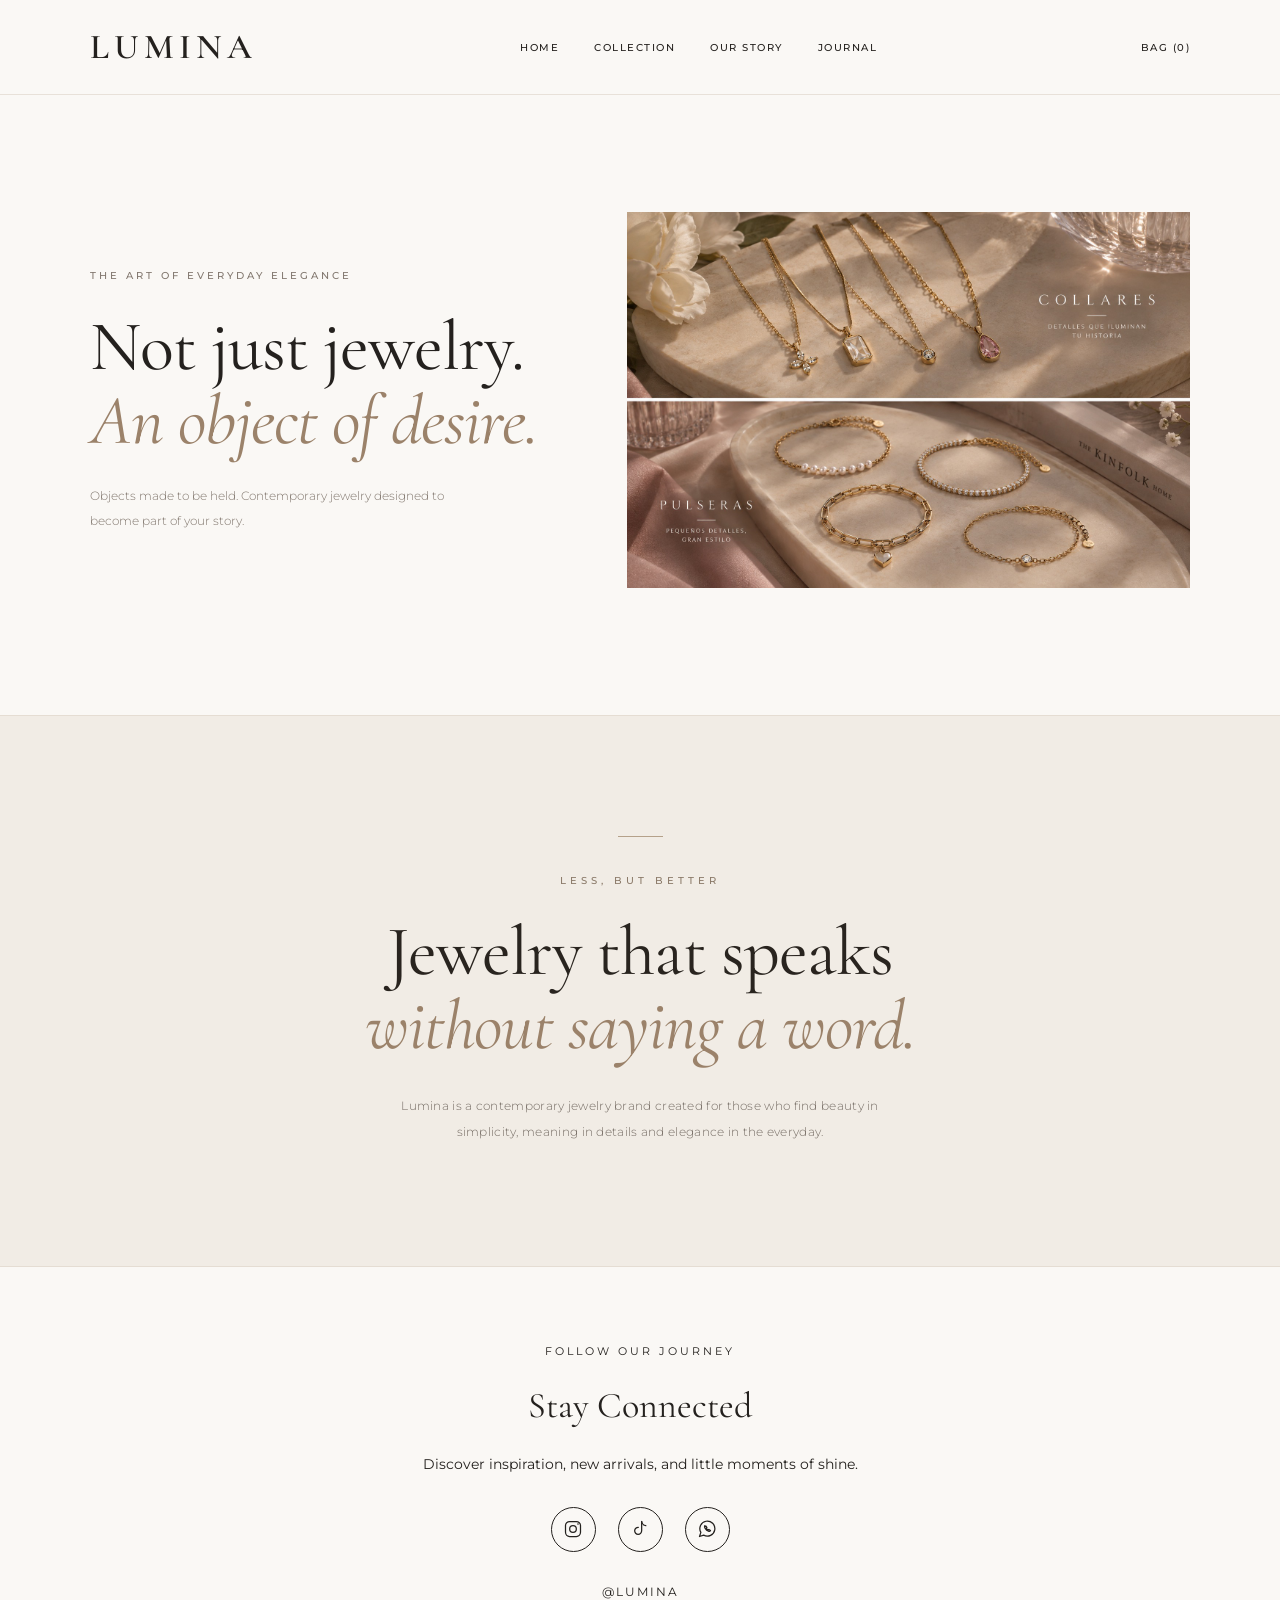
==== index.html @ 51af9d71 "Add files via upload" ====
<!DOCTYPE html>
<html lang="en">

<head>
    <meta charset="UTF-8">
    <meta name="viewport" content="width=device-width, initial-scale=1.0">

    <title>Lumina Jewelry | Contemporary Gold and Silver Jewelry</title>

    <meta name="description" content="Discover Lumina, contemporary minimalist jewelry: necklaces, rings, earrings and bracelets in gold plated and sterling silver, made for everyday elegance.">

    <!-- GOOGLE FONTS -->
    <link rel="preconnect" href="https://fonts.googleapis.com">
    <link rel="preconnect" href="https://fonts.gstatic.com" crossorigin>

    <link href="https://fonts.googleapis.com/css2?family=Cormorant+Garamond:wght@400;500;600&family=Montserrat:wght@300;400;500;600&display=swap"
        rel="stylesheet">

    <!-- CSS -->
    <link rel="stylesheet" href="styles.css">
</head>

<body>

    <!-- =====================================
         HEADER / MENÚ PRINCIPAL
    ====================================== -->

    <header class="encabezado">

        <!-- LOGOTIPO -->
        <a href="index.html" class="logo">LUMINA</a>

        <!-- NAVEGACIÓN -->
        <nav class="navegacion">

            <a href="index.html">HOME</a>

            <a href="Collection.html">COLLECTION</a>

            <a href="OurStory.html">OUR STORY</a>

            <a href="Journal.html">JOURNAL</a>

        
        </nav>

        <!-- BOLSA DE COMPRAS -->
        <a href="Bag.html" class="bolsa">
            BAG (<span id="bag-count">0</span>)
        </a>

    </header>


    <!-- =====================================
         CONTENIDO PRINCIPAL
    ====================================== -->

    <main>

        <section class="hero">

            <!-- TEXTO PRINCIPAL -->
            <div class="hero-texto">

                <p class="etiqueta">
                    THE ART OF EVERYDAY ELEGANCE
                </p>

                <h1>
                    Not just jewelry.<br>
                    <em>An object of desire.</em>
                </h1>

                <p class="hero-descripcion">
                    Objects made to be held. Contemporary jewelry
                    designed to become part of your story.
                </p>

            </div>


            <!-- FOTOGRAFÍA PRINCIPAL -->
            <div class="hero-imagen">

                <img
                    src="Lumina.jpeg"
                    alt="Lumina contemporary jewelry"
                >

            </div>

        </section>


        <!-- =================================
             INTRODUCCIÓN DE LA MARCA
        ================================== -->

        <section class="introduccion">

            <p class="etiqueta">
                LESS, BUT BETTER
            </p>

            <h2>
                Jewelry that speaks<br>
                <em>without saying a word.</em>
            </h2>

            <p>
                Lumina is a contemporary jewelry brand created for
                those who find beauty in simplicity, meaning in details
                and elegance in the everyday.
            </p>

        </section>


        <!-- SOCIAL MEDIA -->
        <section class="lumina-social">

            <p class="social-label">FOLLOW OUR JOURNEY</p>

            <h2>Stay Connected</h2>

            <p class="social-description">
                Discover inspiration, new arrivals, and little moments of shine.
            </p>

            <div class="social-icons">

                <!-- INSTAGRAM -->
                <a href="https://www.instagram.com/"
                   target="_blank"
                   rel="noopener noreferrer"
                   aria-label="Instagram">

                    <svg viewBox="0 0 24 24" aria-hidden="true">
                        <rect x="3" y="3" width="18" height="18" rx="5"/>
                        <circle cx="12" cy="12" r="4"/>
                        <circle cx="18" cy="6" r="1" class="social-dot"/>
                    </svg>

                </a>


                <!-- TIKTOK -->
                <a href="https://www.tiktok.com/"
                   target="_blank"
                   rel="noopener noreferrer"
                   aria-label="TikTok">

                    <svg viewBox="0 0 24 24" aria-hidden="true">
                        <path d="M14 3v11.2a4.2 4.2 0 1 1-4-4.2"/>
                        <path d="M14 3c.5 3 2.5 4.8 5 5"/>
                    </svg>

                </a>

                <!-- WHATSAPP -->
                <a href="https://wa.me/5215523006850"
                   target="_blank"
                   rel="noopener noreferrer"
                   aria-label="WhatsApp">

                    <svg viewBox="0 0 24 24" aria-hidden="true">
                        <path d="M3 21l1.65-4.9A9 9 0 1 1 8 19.4L3 21z"/>
                        <path d="M9.2 8.1c-.4.7-.2 1.8.6 3.1 1 1.7 2.4 2.9 4 3.5 1 .4 1.7.2 2.1-.4l.3-.6-1.9-1.1-.8.6c-.9-.4-1.7-1.1-2.2-2l.6-.8-1.1-1.9-.6.3z"/>
                     </svg>

                </a>


            </div>

            <p class="social-handle">@LUMINA</p>

            <!-- UBICACIÓN (GOOGLE MAPS) -->
            <div class="social-map">

                <iframe
                    src="https://www.google.com/maps/embed?pb=!1m18!1m12!1m3!1d2454.738187725251!2d-99.19888100150281!3d19.302445223424165!2m3!1f0!2f0!3f0!3m2!1i1024!2i768!4f13.1!3m3!1m2!1s0x85cdff4eeb64f743%3A0x83a6ea4aa3905835!2sEBC%20-%20Campus%20Ciudad%20de%20M%C3%A9xico%20Sur!5e0!3m2!1ses!2smx!4v1793117085206!5m2!1ses!2smx"
                    width="100%"
                    height="350"
                    title="Lumina location on Google Maps"
                    allowfullscreen=""
                    loading="lazy"
                    referrerpolicy="strict-origin-when-cross-origin">
                </iframe>

            </div>

        </section>

    </main>

    <script>
        try {
            const bolsa = JSON.parse(localStorage.getItem("lumina-bag")) || {};
            let total = 0;
            for (const id in bolsa) { total += bolsa[id]; }
            document.getElementById("bag-count").textContent = total;
        } catch (error) {
            console.error(error);
        }
    </script>

</body>
</html>
---- styles.css ----
/* =========================================
   LUMINA JEWELRY
   Estilo: Minimalista, elegante y editorial
   ========================================= */


/* =========================================
   1. CONFIGURACIÓN GENERAL
   ========================================= */

* {
    margin: 0;
    padding: 0;
    box-sizing: border-box;
}

:root {
    --color-fondo: #FAF8F5;
    --color-texto: #24211E;
    --color-secundario: #82786F;
    --color-acento: #B5A18A;
    --color-linea: #E8E1D9;

    --fuente-titulos: 'Cormorant Garamond', serif;
    --fuente-textos: 'Montserrat', sans-serif;
}

html {
    scroll-behavior: smooth;
}

body {
    background-color: var(--color-fondo);
    color: var(--color-texto);
    font-family: var(--fuente-textos);
    font-size: 14px;
    font-weight: 400;
    line-height: 1.7;
    overflow-x: hidden;
}

a {
    color: inherit;
    text-decoration: none;
}

img {
    display: block;
    max-width: 100%;
}


/* =========================================
   2. ENCABEZADO Y NAVEGACIÓN
   ========================================= */

.encabezado {
    width: 100%;
    min-height: 95px;
    padding: 25px 7%;
    display: flex;
    justify-content: space-between;
    align-items: center;
    gap: 35px;

    background-color: var(--color-fondo);
    border-bottom: 1px solid var(--color-linea);
}


/* LOGOTIPO */

.logo {
    font-family: var(--fuente-titulos);
    font-size: 35px;
    font-weight: 600;
    letter-spacing: 5px;
    line-height: 1;
    white-space: nowrap;
}


/* MENÚ */

.navegacion {
    display: flex;
    justify-content: center;
    align-items: center;
    gap: 35px;
}

.navegacion a {
    position: relative;
    padding: 8px 0;

    font-size: 10px;
    font-weight: 500;
    letter-spacing: 1.5px;

    transition: color 0.3s ease;
}


/* Línea decorativa al pasar el cursor */

.navegacion a::after {
    content: "";
    position: absolute;
    left: 0;
    bottom: 2px;

    width: 0;
    height: 1px;

    background-color: var(--color-acento);
    transition: width 0.3s ease;
}

.navegacion a:hover {
    color: var(--color-acento);
}

.navegacion a:hover::after {
    width: 100%;
}


/* BOLSA DE COMPRAS */

.bolsa {
    font-size: 10px;
    font-weight: 500;
    letter-spacing: 1.5px;
    white-space: nowrap;

    transition: color 0.3s ease;
}

.bolsa:hover {
    color: var(--color-acento);
}


/* =========================================
   3. SECCIÓN PRINCIPAL / HERO
   ========================================= */

.hero {
    min-height: 620px;
    padding: 65px 7% 75px;

    display: grid;
    grid-template-columns: 0.9fr 1.1fr;
    align-items: center;
    gap: 7%;
}


/* CONTENEDOR DEL TEXTO */

.hero-texto {
    max-width: 480px;
    padding: 20px 0;
}


/* TEXTO PEQUEÑO SUPERIOR */

.etiqueta {
    margin-bottom: 25px;

    font-size: 10px;
    font-weight: 500;
    letter-spacing: 3px;
    line-height: 1.8;
    text-transform: uppercase;

    color: var(--color-secundario);
}

/* =========================================
   4. INTRODUCCIÓN DE LA MARCA
   ========================================= */

.introduccion {
    width: 100%;
    padding: 120px 8%;
    margin: 0 auto;

    display: flex;
    flex-direction: column;
    align-items: center;
    justify-content: center;

    text-align: center;

    background-color: #F1ECE5;
    border-top: 1px solid #E5DDD3;
    border-bottom: 1px solid #E5DDD3;

    position: relative;
    overflow: hidden;
}

/* DETALLE DECORATIVO SUPERIOR */

.introduccion::before {
    content: "";
    display: block;

    width: 45px;
    height: 1px;

    background-color: #B5A18A;
    margin-bottom: 35px;
}

/* ETIQUETA SUPERIOR */

.introduccion .etiqueta {
    margin-bottom: 25px;

    font-family: 'Montserrat', sans-serif;
    font-size: 10px;
    font-weight: 500;
    letter-spacing: 4px;

    color: #8A7968;
    text-transform: uppercase;
}

/* TÍTULO PRINCIPAL */

.introduccion h2 {
    width: 100%;
    max-width: 850px;

    margin: 0 auto 30px;

    font-family: 'Cormorant Garamond', serif;
    font-size: clamp(45px, 5.5vw, 72px);
    font-weight: 400;
    line-height: 1.05;
    letter-spacing: -1px;

    color: #29241F;
}

/* FRASE EN CURSIVA */

.introduccion h2 em {
    font-weight: 400;
    color: #9B826A;
}

/* DESCRIPCIÓN */

.introduccion > p:last-child {
    width: 100%;
    max-width: 480px;

    margin: 0 auto;

    font-family: 'Montserrat', sans-serif;
    font-size: 12px;
    font-weight: 300;
    line-height: 2.2;
    letter-spacing: 0.3px;

    color: #766D65;
}

/* =========================================
   INTRODUCCIÓN RESPONSIVE
   ========================================= */

@media screen and (max-width: 700px) {

    .introduccion {
        padding: 85px 7%;
    }

    .introduccion::before {
        margin-bottom: 28px;
    }

    .introduccion .etiqueta {
        font-size: 9px;
        letter-spacing: 3px;
        margin-bottom: 22px;
    }

    .introduccion h2 {
        font-size: clamp(40px, 9vw, 55px);
        line-height: 1.08;
        margin-bottom: 25px;
    }

    .introduccion > p:last-child {
        max-width: 420px;
        font-size: 11px;
        line-height: 2;
    }
}
/* =========================
   LUMINA SOCIAL MEDIA
========================= */

.lumina-social {
    padding: 75px 20px;
    text-align: center;
    font-family: 'DM Sans', sans-serif;
}

.social-label {
    font-size: 11px;
    letter-spacing: 3px;
    margin-bottom: 15px;
}

.lumina-social h2 {
    font-family: 'Playfair Display', serif;
    font-size: 36px;
    font-weight: 400;
    margin-bottom: 15px;
}

.social-description {
    font-size: 14px;
    line-height: 1.8;
    margin: 0 auto 30px;
    max-width: 450px;
}

.social-icons {
    display: flex;
    justify-content: center;
    align-items: center;
    gap: 22px;
    margin: 30px 0;
}

.social-icons a {
    width: 45px;
    height: 45px;
    display: flex;
    align-items: center;
    justify-content: center;
    border: 1px solid currentColor;
    border-radius: 50%;
    color: inherit;
    transition: all 0.3s ease;
}

.social-icons a:hover {
    background-color: #b9a17a;
    border-color: #b9a17a;
    color: white;
    transform: translateY(-4px);
}

.social-icons svg {
    width: 20px;
    height: 20px;
    fill: none;
    stroke: currentColor;
    stroke-width: 1.5;
    stroke-linecap: round;
    stroke-linejoin: round;
}

.social-icons svg .social-dot {
    fill: currentColor;
    stroke: none;
}

.social-icons a[aria-label="Facebook"] svg {
    fill: currentColor;
    stroke: none;
}

.social-handle {
    font-size: 12px;
    letter-spacing: 2px;
    margin-top: 25px;
}

/* =========================================
   5. PÁGINA COLLECTION
   (pega este bloque al final de styles.css)
   ========================================= */
 
 
/* BACK TO HOME */
 
.back-home {
    padding: 35px 7% 0;
}
 
.back-home a {
    display: inline-flex;
    align-items: center;
    gap: 10px;
 
    font-size: 10px;
    font-weight: 500;
    letter-spacing: 2px;
 
    color: var(--color-secundario);
    transition: color 0.3s ease;
}
 
.back-home a:hover {
    color: var(--color-acento);
}
 
.back-arrow {
    font-size: 14px;
    transition: transform 0.3s ease;
}
 
.back-home a:hover .back-arrow {
    transform: translateX(-4px);
}
 
 
/* HERO DE COLLECTION */
 
.collection-hero {
    padding: 70px 7% 60px;
    text-align: center;
}
 
.eyebrow {
    margin-bottom: 20px;
 
    font-size: 10px;
    font-weight: 500;
    letter-spacing: 4px;
    text-transform: uppercase;
 
    color: var(--color-secundario);
}
 
.collection-hero h1 {
    margin-bottom: 20px;
 
    font-family: var(--fuente-titulos);
    font-size: clamp(45px, 6vw, 72px);
    font-weight: 400;
    line-height: 1.05;
    letter-spacing: -1px;
}
 
.collection-hero p:last-child {
    max-width: 440px;
    margin: 0 auto;
 
    font-size: 12px;
    font-weight: 300;
    line-height: 2.1;
 
    color: var(--color-secundario);
}
 
 
/* CUADRÍCULA DE PRODUCTOS */
 
.collection-grid {
    padding: 20px 7% 110px;
 
    display: grid;
    grid-template-columns: repeat(auto-fill, minmax(260px, 1fr));
    gap: 50px 30px;
}
 
 
/* TARJETA DE PRODUCTO */
 
.collection-card {
    display: flex;
    flex-direction: column;
}
 
.collection-image {
    position: relative;
    overflow: hidden;
 
    aspect-ratio: 4 / 5;
    background-color: #F1ECE5;
}
 
.collection-image img {
    width: 100%;
    height: 100%;
    object-fit: cover;
 
    transition: transform 0.6s ease;
}
 
.collection-card:hover .collection-image img {
    transform: scale(1.04);
}
 
 
/* ETIQUETA (BESTSELLER / NEW ARRIVAL) */
 
.product-label {
    position: absolute;
    top: 15px;
    left: 15px;
    padding: 6px 12px;
 
    font-size: 9px;
    font-weight: 500;
    letter-spacing: 2px;
 
    background-color: var(--color-fondo);
    color: var(--color-texto);
}
 
 
/* BOTÓN ADD TO BAG */
 
.quick-add {
    position: absolute;
    left: 0;
    bottom: 0;
    width: 100%;
    padding: 16px;
 
    font-family: var(--fuente-textos);
    font-size: 10px;
    font-weight: 500;
    letter-spacing: 2px;
 
    background-color: var(--color-texto);
    color: var(--color-fondo);
    border: none;
    cursor: pointer;
 
    transform: translateY(100%);
    transition: transform 0.4s ease, background-color 0.3s ease;
}
 
.collection-card:hover .quick-add,
.quick-add:focus-visible {
    transform: translateY(0);
}
 
.quick-add:hover {
    background-color: var(--color-acento);
}
 
 
/* NOMBRE, MATERIAL Y PRECIO */
 
.collection-info {
    padding-top: 18px;
 
    display: flex;
    justify-content: space-between;
    align-items: flex-start;
    gap: 15px;
}
 
.collection-info h3 {
    font-family: var(--fuente-titulos);
    font-size: 22px;
    font-weight: 500;
    line-height: 1.2;
}
 
.collection-info p {
    font-size: 11px;
    font-weight: 300;
    color: var(--color-secundario);
}
 
.collection-price {
    font-size: 12px;
    font-weight: 500;
    white-space: nowrap;
}
 
 
/* RESPONSIVE */
 
@media screen and (max-width: 700px) {
 
    .collection-hero {
        padding: 50px 7% 40px;
    }
 
    .collection-grid {
        grid-template-columns: repeat(2, 1fr);
        gap: 35px 15px;
    }
 
    .collection-info {
        flex-direction: column;
        gap: 6px;
    }
 
    /* En celular no hay hover: el botón siempre se ve */
    .quick-add {
        transform: translateY(0);
        padding: 12px;
        font-size: 9px;
    }
}

/* =========================================
   6. PÁGINA OUR STORY
   (pega este bloque al final de styles.css,
   después del bloque de Collection)
   ========================================= */
 
 
/* HERO */
 
.story-hero {
    padding: 70px 7% 60px;
    text-align: center;
}
 
.story-hero h1 {
    margin-bottom: 30px;
 
    font-family: var(--fuente-titulos);
    font-size: clamp(45px, 6.5vw, 82px);
    font-weight: 400;
    line-height: 1.05;
    letter-spacing: -1px;
}
 
.story-hero h1 em,
.story-philosophy h2 em,
.design-content h2 em,
.values-heading h2 em,
.story-closing h2 em {
    font-weight: 400;
    color: #9B826A;
}
 
.story-intro {
    max-width: 520px;
    margin: 0 auto;
 
    font-size: 12px;
    font-weight: 300;
    line-height: 2.2;
 
    color: var(--color-secundario);
}
 
 
/* IMAGEN PRINCIPAL */
 
.story-image {
    padding: 0 7% 100px;
}
 
.story-image img {
    width: 100%;
    height: clamp(280px, 50vw, 560px);
    object-fit: cover;
}
 
 
/* FILOSOFÍA */
 
.story-philosophy {
    padding: 100px 7%;
 
    display: grid;
    grid-template-columns: 1fr 1fr;
    gap: 7%;
    align-items: start;
 
    border-top: 1px solid var(--color-linea);
}
 
.story-heading h2,
.design-content h2,
.values-heading h2,
.story-closing h2 {
    font-family: var(--fuente-titulos);
    font-size: clamp(38px, 4.5vw, 60px);
    font-weight: 400;
    line-height: 1.1;
}
 
.story-text p,
.design-content > p:not(.eyebrow) {
    margin-bottom: 25px;
 
    font-size: 13px;
    font-weight: 300;
    line-height: 2.1;
 
    color: var(--color-secundario);
}

/* =========================================
   VIDEO DE LA MARCA (Our Story)
   (pega este bloque al final de styles.css)
   ========================================= */

.story-video {
    padding: 100px 7%;
    text-align: center;

    border-top: 1px solid var(--color-linea);
}

.video-heading {
    margin-bottom: 50px;
}

.video-heading h2 {
    font-family: var(--fuente-titulos);
    font-size: clamp(38px, 4.5vw, 60px);
    font-weight: 400;
    line-height: 1.1;
}

.video-heading h2 em {
    font-weight: 400;
    color: #9B826A;
}


/* MARCO DEL VIDEO (proporción 16:9, se adapta a cualquier pantalla) */

.video-frame {
    position: relative;
    width: 100%;
    max-width: 960px;
    margin: 0 auto;

    aspect-ratio: 16 / 9;
    padding: 12px;

    background-color: #F1ECE5;
    border: 1px solid #E5DDD3;
}

.video-frame iframe {
    position: absolute;
    top: 12px;
    left: 12px;
    width: calc(100% - 24px);
    height: calc(100% - 24px);

    border: 0;
}


/* RESPONSIVE */

@media screen and (max-width: 700px) {

    .story-video {
        padding: 70px 6%;
    }

    .video-heading {
        margin-bottom: 35px;
    }

    .video-frame {
        padding: 6px;
    }

    .video-frame iframe {
        top: 6px;
        left: 6px;
        width: calc(100% - 12px);
        height: calc(100% - 12px);
    }
}
 
 
/* DISEÑO (FOTO + TEXTO) */
 
.story-design {
    padding: 100px 7%;
 
    display: grid;
    grid-template-columns: 1.1fr 0.9fr;
    gap: 7%;
    align-items: center;
 
    background-color: #F1ECE5;
    border-top: 1px solid #E5DDD3;
    border-bottom: 1px solid #E5DDD3;
}
 
.design-image img {
    width: 100%;
    aspect-ratio: 4 / 5;
    object-fit: cover;
}
 
.design-content h2 {
    margin-bottom: 30px;
}
 
 
/* VALORES */
 
.story-values {
    padding: 110px 7%;
}
 
.values-heading {
    margin-bottom: 70px;
    text-align: center;
}
 
.values-grid {
    display: grid;
    grid-template-columns: repeat(3, 1fr);
    gap: 40px;
}
 
.value-card {
    padding-top: 30px;
    border-top: 1px solid var(--color-acento);
}
 
.value-number {
    display: block;
    margin-bottom: 20px;
 
    font-family: var(--fuente-titulos);
    font-size: 18px;
    color: var(--color-acento);
}
 
.value-card h3 {
    margin-bottom: 15px;
 
    font-family: var(--fuente-titulos);
    font-size: 28px;
    font-weight: 500;
}
 
.value-card p {
    font-size: 12px;
    font-weight: 300;
    line-height: 2;
 
    color: var(--color-secundario);
}
 
 
/* MENSAJE FINAL */
 
.story-closing {
    padding: 110px 7%;
    text-align: center;
 
    border-top: 1px solid var(--color-linea);
}
 
.story-closing h2 {
    margin-bottom: 25px;
    font-size: clamp(45px, 6vw, 76px);
}
 
.story-closing > p:not(.eyebrow) {
    margin-bottom: 40px;
 
    font-size: 12px;
    font-weight: 300;
    letter-spacing: 0.5px;
 
    color: var(--color-secundario);
}
 
.story-link {
    display: inline-flex;
    align-items: center;
    gap: 12px;
    padding-bottom: 6px;
 
    font-size: 10px;
    font-weight: 500;
    letter-spacing: 2.5px;
 
    border-bottom: 1px solid var(--color-acento);
    transition: color 0.3s ease, gap 0.3s ease;
}
 
.story-link:hover {
    color: var(--color-acento);
    gap: 18px;
}
 
 
/* =========================================
   7. FOOTER (se usa en todas las páginas)
   ========================================= */
 
.footer {
    padding: 70px 7% 40px;
    text-align: center;
 
    background-color: var(--color-texto);
    color: var(--color-fondo);
}
 
.footer .logo {
    display: inline-block;
    margin-bottom: 20px;
}
 
.footer > p:not(.copyright) {
    margin-bottom: 35px;
 
    font-size: 12px;
    font-weight: 300;
    color: #CFC6BC;
}
 
.footer-links {
    display: flex;
    justify-content: center;
    flex-wrap: wrap;
    gap: 15px 35px;
    margin-bottom: 50px;
}
 
.footer-links a {
    font-size: 10px;
    font-weight: 500;
    letter-spacing: 1.5px;
 
    transition: color 0.3s ease;
}
 
.footer-links a:hover {
    color: var(--color-acento);
}
 
.copyright {
    padding-top: 30px;
 
    font-size: 9px;
    letter-spacing: 2px;
 
    color: #9A9087;
    border-top: 1px solid #3D3833;
}
 
 
/* RESPONSIVE */
 
@media screen and (max-width: 800px) {
 
    .story-philosophy,
    .story-design {
        grid-template-columns: 1fr;
        gap: 40px;
        padding: 70px 7%;
    }
 
    .values-grid {
        grid-template-columns: 1fr;
        gap: 45px;
    }
 
    .story-image {
        padding-bottom: 70px;
    }
 
    .story-values,
    .story-closing {
        padding: 80px 7%;
    }
}

 /* =========================================
   8. PÁGINA JOURNAL
   (pega este bloque al final de styles.css,
   después de los bloques de Collection y Our Story)
   ========================================= */


/* ETIQUETAS PEQUEÑAS */

.journal-label,
.journal-category {
    font-size: 10px;
    font-weight: 500;
    letter-spacing: 3px;
    text-transform: uppercase;

    color: var(--color-secundario);
}

.journal-label {
    margin-bottom: 20px;
}

.journal-category {
    margin-bottom: 15px;
}


/* INTRODUCCIÓN */

.journal-intro {
    padding: 70px 7% 70px;
    text-align: center;
}

.journal-intro h1 {
    margin-bottom: 25px;

    font-family: var(--fuente-titulos);
    font-size: clamp(45px, 6.5vw, 80px);
    font-weight: 400;
    line-height: 1.05;
    letter-spacing: -1px;
}

.journal-description {
    max-width: 480px;
    margin: 0 auto;

    font-size: 12px;
    font-weight: 300;
    line-height: 2.1;

    color: var(--color-secundario);
}


/* ARTÍCULO DESTACADO */

.journal-featured {
    margin: 0 7% 100px;

    display: grid;
    grid-template-columns: 1.2fr 0.8fr;
    align-items: stretch;

    background-color: #F1ECE5;
    border: 1px solid #E5DDD3;
}

.journal-featured-image {
    min-height: 420px;
    overflow: hidden;
}

.journal-featured-image img {
    width: 100%;
    height: 100%;
    object-fit: cover;
}

.journal-featured-content {
    padding: 60px 50px;

    display: flex;
    flex-direction: column;
    justify-content: center;
}

.journal-featured-content h2 {
    margin-bottom: 25px;

    font-family: var(--fuente-titulos);
    font-size: clamp(32px, 3.5vw, 46px);
    font-weight: 400;
    line-height: 1.15;
}

.journal-featured-content p:not(.journal-category) {
    margin-bottom: 35px;

    font-size: 12px;
    font-weight: 300;
    line-height: 2.1;

    color: var(--color-secundario);
}


/* ENLACE "READ MORE" */

.journal-read-more {
    align-self: flex-start;
    padding-bottom: 6px;

    font-size: 10px;
    font-weight: 500;
    letter-spacing: 2px;
    text-transform: uppercase;

    border-bottom: 1px solid var(--color-acento);
    transition: color 0.3s ease;
}

.journal-read-more:hover {
    color: var(--color-acento);
}


/* SECCIÓN DE ARTÍCULOS */

.journal-articles {
    padding: 0 7% 110px;
}

.journal-section-heading {
    max-width: 560px;
    margin: 0 auto 70px;
    text-align: center;
}

.journal-section-heading h2 {
    margin-bottom: 20px;

    font-family: var(--fuente-titulos);
    font-size: clamp(36px, 4.5vw, 56px);
    font-weight: 400;
    line-height: 1.1;
}

.journal-section-heading p:not(.journal-label) {
    font-size: 12px;
    font-weight: 300;
    line-height: 2.1;

    color: var(--color-secundario);
}

.journal-grid {
    display: grid;
    grid-template-columns: repeat(3, 1fr);
    gap: 45px 30px;
}


/* TARJETAS */

.journal-card {
    display: flex;
    flex-direction: column;
}

.journal-card-image {
    aspect-ratio: 4 / 3;
    overflow: hidden;

    background-color: #F1ECE5;
}

.journal-card-image img {
    width: 100%;
    height: 100%;
    object-fit: cover;

    transition: transform 0.6s ease;
}

.journal-card:hover .journal-card-image img {
    transform: scale(1.04);
}

.journal-card-content {
    padding-top: 25px;

    display: flex;
    flex-direction: column;
    flex-grow: 1;
}

.journal-card-content h3 {
    margin-bottom: 15px;

    font-family: var(--fuente-titulos);
    font-size: 28px;
    font-weight: 500;
    line-height: 1.2;
}

.journal-card-content p:not(.journal-category) {
    margin-bottom: 25px;

    font-size: 12px;
    font-weight: 300;
    line-height: 2;

    color: var(--color-secundario);
}

/* Empuja "Read More" siempre al fondo de la tarjeta */
.journal-card-content .journal-read-more {
    margin-top: auto;
}


/* MENSAJE FINAL */

.journal-closing {
    padding: 100px 7%;
    text-align: center;

    background-color: #F1ECE5;
    border-top: 1px solid #E5DDD3;
}

.journal-closing h2 {
    margin-bottom: 20px;

    font-family: var(--fuente-titulos);
    font-size: clamp(38px, 5vw, 64px);
    font-weight: 400;
    line-height: 1.1;
}

.journal-closing p:not(.journal-label) {
    font-size: 12px;
    font-weight: 300;
    color: var(--color-secundario);
}


/* RESPONSIVE */

@media screen and (max-width: 900px) {

    .journal-grid {
        grid-template-columns: repeat(2, 1fr);
    }
}

@media screen and (max-width: 700px) {

    .journal-featured {
        grid-template-columns: 1fr;
        margin-bottom: 70px;
    }

    .journal-featured-image {
        min-height: 280px;
    }

    .journal-featured-content {
        padding: 40px 25px;
    }

    .journal-grid {
        grid-template-columns: 1fr;
    }

    .journal-articles {
        padding-bottom: 80px;
    }

    .journal-closing {
        padding: 75px 7%;
    }
}

/* =========================================
   LUMINA JEWELRY
   Estilo: Minimalista, elegante y editorial
   ========================================= */


/* =========================================
   1. CONFIGURACIÓN GENERAL
   ========================================= */

* {
    margin: 0;
    padding: 0;
    box-sizing: border-box;
}

:root {
    --color-fondo: #FAF8F5;
    --color-texto: #24211E;
    --color-secundario: #82786F;
    --color-acento: #B5A18A;
    --color-linea: #E8E1D9;

    --fuente-titulos: 'Cormorant Garamond', serif;
    --fuente-textos: 'Montserrat', sans-serif;
}

html {
    scroll-behavior: smooth;
}

body {
    background-color: var(--color-fondo);
    color: var(--color-texto);
    font-family: var(--fuente-textos);
    font-size: 14px;
    font-weight: 400;
    line-height: 1.7;
    overflow-x: hidden;
}

a {
    color: inherit;
    text-decoration: none;
}

img {
    display: block;
    max-width: 100%;
}


/* =========================================
   2. ENCABEZADO Y NAVEGACIÓN
   ========================================= */

.encabezado {
    width: 100%;
    min-height: 95px;
    padding: 25px 7%;
    display: flex;
    justify-content: space-between;
    align-items: center;
    gap: 35px;

    background-color: var(--color-fondo);
    border-bottom: 1px solid var(--color-linea);
}


/* LOGOTIPO */

.logo {
    font-family: var(--fuente-titulos);
    font-size: 35px;
    font-weight: 600;
    letter-spacing: 5px;
    line-height: 1;
    white-space: nowrap;
}


/* MENÚ */

.navegacion {
    display: flex;
    justify-content: center;
    align-items: center;
    gap: 35px;
}

.navegacion a {
    position: relative;
    padding: 8px 0;

    font-size: 10px;
    font-weight: 500;
    letter-spacing: 1.5px;

    transition: color 0.3s ease;
}


/* Línea decorativa al pasar el cursor */

.navegacion a::after {
    content: "";
    position: absolute;
    left: 0;
    bottom: 2px;

    width: 0;
    height: 1px;

    background-color: var(--color-acento);
    transition: width 0.3s ease;
}

.navegacion a:hover {
    color: var(--color-acento);
}

.navegacion a:hover::after {
    width: 100%;
}


/* BOLSA DE COMPRAS */

.bolsa {
    font-size: 10px;
    font-weight: 500;
    letter-spacing: 1.5px;
    white-space: nowrap;

    transition: color 0.3s ease;
}

.bolsa:hover {
    color: var(--color-acento);
}


/* =========================================
   3. SECCIÓN PRINCIPAL / HERO
   ========================================= */

.hero {
    min-height: 620px;
    padding: 65px 7% 75px;

    display: grid;
    grid-template-columns: 0.9fr 1.1fr;
    align-items: center;
    gap: 7%;
}


/* CONTENEDOR DEL TEXTO */

.hero-texto {
    max-width: 480px;
    padding: 20px 0;
}


/* TEXTO PEQUEÑO SUPERIOR */

.etiqueta {
    margin-bottom: 25px;

    font-size: 10px;
    font-weight: 500;
    letter-spacing: 3px;
    line-height: 1.8;
    text-transform: uppercase;

    color: var(--color-secundario);
}


/* TÍTULO DEL HERO (agregado) */

.hero-texto h1 {
    margin-bottom: 25px;

    font-family: var(--fuente-titulos);
    font-size: clamp(45px, 5.5vw, 76px);
    font-weight: 400;
    line-height: 1.05;
    letter-spacing: -1px;
}

.hero-texto h1 em {
    font-weight: 400;
    color: #9B826A;
}

.hero-descripcion {
    max-width: 380px;

    font-size: 12px;
    font-weight: 300;
    line-height: 2.1;

    color: var(--color-secundario);
}


/* FOTOGRAFÍA DEL HERO (agregado) */

.hero-imagen img {
    width: 100%;
    height: 100%;
    max-height: 620px;
    object-fit: cover;
}


/* =========================================
   4. INTRODUCCIÓN DE LA MARCA
   ========================================= */

.introduccion {
    width: 100%;
    padding: 120px 8%;
    margin: 0 auto;

    display: flex;
    flex-direction: column;
    align-items: center;
    justify-content: center;

    text-align: center;

    background-color: #F1ECE5;
    border-top: 1px solid #E5DDD3;
    border-bottom: 1px solid #E5DDD3;

    position: relative;
    overflow: hidden;
}

/* DETALLE DECORATIVO SUPERIOR */

.introduccion::before {
    content: "";
    display: block;

    width: 45px;
    height: 1px;

    background-color: #B5A18A;
    margin-bottom: 35px;
}

/* ETIQUETA SUPERIOR */

.introduccion .etiqueta {
    margin-bottom: 25px;

    font-family: 'Montserrat', sans-serif;
    font-size: 10px;
    font-weight: 500;
    letter-spacing: 4px;

    color: #8A7968;
    text-transform: uppercase;
}

/* TÍTULO PRINCIPAL */

.introduccion h2 {
    width: 100%;
    max-width: 850px;

    margin: 0 auto 30px;

    font-family: 'Cormorant Garamond', serif;
    font-size: clamp(45px, 5.5vw, 72px);
    font-weight: 400;
    line-height: 1.05;
    letter-spacing: -1px;

    color: #29241F;
}

/* FRASE EN CURSIVA */

.introduccion h2 em {
    font-weight: 400;
    color: #9B826A;
}

/* DESCRIPCIÓN */

.introduccion > p:last-child {
    width: 100%;
    max-width: 480px;

    margin: 0 auto;

    font-family: 'Montserrat', sans-serif;
    font-size: 12px;
    font-weight: 300;
    line-height: 2.2;
    letter-spacing: 0.3px;

    color: #766D65;
}

/* =========================================
   INTRODUCCIÓN RESPONSIVE
   ========================================= */

@media screen and (max-width: 700px) {

    .hero {
        grid-template-columns: 1fr;
        padding: 45px 7% 55px;
    }

    .introduccion {
        padding: 85px 7%;
    }

    .introduccion::before {
        margin-bottom: 28px;
    }

    .introduccion .etiqueta {
        font-size: 9px;
        letter-spacing: 3px;
        margin-bottom: 22px;
    }

    .introduccion h2 {
        font-size: clamp(40px, 9vw, 55px);
        line-height: 1.08;
        margin-bottom: 25px;
    }

    .introduccion > p:last-child {
        max-width: 420px;
        font-size: 11px;
        line-height: 2;
    }
}


/* =========================
   LUMINA SOCIAL MEDIA
========================= */

.lumina-social {
    padding: 75px 20px;
    text-align: center;
    font-family: var(--fuente-textos);
}

.social-label {
    font-size: 11px;
    letter-spacing: 3px;
    margin-bottom: 15px;
}

.lumina-social h2 {
    font-family: var(--fuente-titulos);
    font-size: 36px;
    font-weight: 400;
    margin-bottom: 15px;
}

.social-description {
    font-size: 14px;
    line-height: 1.8;
    margin: 0 auto 30px;
    max-width: 450px;
}

.social-icons {
    display: flex;
    justify-content: center;
    align-items: center;
    gap: 22px;
    margin: 30px 0;
}

.social-icons a {
    width: 45px;
    height: 45px;
    display: flex;
    align-items: center;
    justify-content: center;
    border: 1px solid currentColor;
    border-radius: 50%;
    color: inherit;
    transition: all 0.3s ease;
}

.social-icons a:hover {
    background-color: #b9a17a;
    border-color: #b9a17a;
    color: white;
    transform: translateY(-4px);
}

.social-icons svg {
    width: 20px;
    height: 20px;
    fill: none;
    stroke: currentColor;
    stroke-width: 1.5;
    stroke-linecap: round;
    stroke-linejoin: round;
}

.social-icons svg .social-dot {
    fill: currentColor;
    stroke: none;
}

.social-icons a[aria-label="Facebook"] svg {
    fill: currentColor;
    stroke: none;
}

.social-handle {
    font-size: 12px;
    letter-spacing: 2px;
    margin-top: 25px;
}

/* =========================================
   5. PÁGINA COLLECTION
   (pega este bloque al final de styles.css)
   ========================================= */


/* BACK TO HOME */

.back-home {
    padding: 35px 7% 0;
}

.back-home a {
    display: inline-flex;
    align-items: center;
    gap: 10px;

    font-size: 10px;
    font-weight: 500;
    letter-spacing: 2px;

    color: var(--color-secundario);
    transition: color 0.3s ease;
}

.back-home a:hover {
    color: var(--color-acento);
}

.back-arrow {
    font-size: 14px;
    transition: transform 0.3s ease;
}

.back-home a:hover .back-arrow {
    transform: translateX(-4px);
}


/* HERO DE COLLECTION */

.collection-hero {
    padding: 70px 7% 60px;
    text-align: center;
}

.eyebrow {
    margin-bottom: 20px;

    font-size: 10px;
    font-weight: 500;
    letter-spacing: 4px;
    text-transform: uppercase;

    color: var(--color-secundario);
}

.collection-hero h1 {
    margin-bottom: 20px;

    font-family: var(--fuente-titulos);
    font-size: clamp(45px, 6vw, 72px);
    font-weight: 400;
    line-height: 1.05;
    letter-spacing: -1px;
}

.collection-hero p:last-child {
    max-width: 440px;
    margin: 0 auto;

    font-size: 12px;
    font-weight: 300;
    line-height: 2.1;

    color: var(--color-secundario);
}


/* CUADRÍCULA DE PRODUCTOS */

.collection-grid {
    padding: 20px 7% 110px;

    display: grid;
    grid-template-columns: repeat(auto-fill, minmax(260px, 1fr));
    gap: 50px 30px;
}


/* TARJETA DE PRODUCTO */

.collection-card {
    display: flex;
    flex-direction: column;
}

.collection-image {
    position: relative;
    overflow: hidden;

    aspect-ratio: 4 / 5;
    background-color: #F1ECE5;
}

.collection-image img {
    width: 100%;
    height: 100%;
    object-fit: cover;

    transition: transform 0.6s ease;
}

.collection-card:hover .collection-image img {
    transform: scale(1.04);
}


/* ETIQUETA (BESTSELLER / NEW ARRIVAL) */

.product-label {
    position: absolute;
    top: 15px;
    left: 15px;
    padding: 6px 12px;

    font-size: 9px;
    font-weight: 500;
    letter-spacing: 2px;

    background-color: var(--color-fondo);
    color: var(--color-texto);
}


/* BOTÓN ADD TO BAG */

.quick-add {
    position: absolute;
    left: 0;
    bottom: 0;
    width: 100%;
    padding: 16px;

    font-family: var(--fuente-textos);
    font-size: 10px;
    font-weight: 500;
    letter-spacing: 2px;

    background-color: var(--color-texto);
    color: var(--color-fondo);
    border: none;
    cursor: pointer;

    transform: translateY(100%);
    transition: transform 0.4s ease, background-color 0.3s ease;
}

.collection-card:hover .quick-add,
.quick-add:focus-visible {
    transform: translateY(0);
}

.quick-add:hover {
    background-color: var(--color-acento);
}


/* NOMBRE, MATERIAL Y PRECIO */

.collection-info {
    padding-top: 18px;

    display: flex;
    justify-content: space-between;
    align-items: flex-start;
    gap: 15px;
}

.collection-info h3 {
    font-family: var(--fuente-titulos);
    font-size: 22px;
    font-weight: 500;
    line-height: 1.2;
}

.collection-info p {
    font-size: 11px;
    font-weight: 300;
    color: var(--color-secundario);
}

.collection-price {
    font-size: 12px;
    font-weight: 500;
    white-space: nowrap;
}


/* RESPONSIVE */

@media screen and (max-width: 700px) {

    .collection-hero {
        padding: 50px 7% 40px;
    }

    .collection-grid {
        grid-template-columns: repeat(2, 1fr);
        gap: 35px 15px;
    }

    .collection-info {
        flex-direction: column;
        gap: 6px;
    }

    /* En celular no hay hover: el botón siempre se ve */
    .quick-add {
        transform: translateY(0);
        padding: 12px;
        font-size: 9px;
    }
}
/* =========================================
   6. PÁGINA OUR STORY
   (pega este bloque al final de styles.css,
   después del bloque de Collection)
   ========================================= */


/* HERO */

.story-hero {
    padding: 70px 7% 60px;
    text-align: center;
}

.story-hero h1 {
    margin-bottom: 30px;

    font-family: var(--fuente-titulos);
    font-size: clamp(45px, 6.5vw, 82px);
    font-weight: 400;
    line-height: 1.05;
    letter-spacing: -1px;
}

.story-hero h1 em,
.story-philosophy h2 em,
.design-content h2 em,
.values-heading h2 em,
.story-closing h2 em {
    font-weight: 400;
    color: #9B826A;
}

.story-intro {
    max-width: 520px;
    margin: 0 auto;

    font-size: 12px;
    font-weight: 300;
    line-height: 2.2;

    color: var(--color-secundario);
}


/* IMAGEN PRINCIPAL */

.story-image {
    padding: 0 7% 100px;
}

.story-image img {
    width: 100%;
    height: clamp(280px, 50vw, 560px);
    object-fit: cover;
}


/* FILOSOFÍA */

.story-philosophy {
    padding: 100px 7%;

    display: grid;
    grid-template-columns: 1fr 1fr;
    gap: 7%;
    align-items: start;

    border-top: 1px solid var(--color-linea);
}

.story-heading h2,
.design-content h2,
.values-heading h2,
.story-closing h2 {
    font-family: var(--fuente-titulos);
    font-size: clamp(38px, 4.5vw, 60px);
    font-weight: 400;
    line-height: 1.1;
}

.story-text p,
.design-content > p:not(.eyebrow) {
    margin-bottom: 25px;

    font-size: 13px;
    font-weight: 300;
    line-height: 2.1;

    color: var(--color-secundario);
}


/* DISEÑO (FOTO + TEXTO) */

.story-design {
    padding: 100px 7%;

    display: grid;
    grid-template-columns: 1.1fr 0.9fr;
    gap: 7%;
    align-items: center;

    background-color: #F1ECE5;
    border-top: 1px solid #E5DDD3;
    border-bottom: 1px solid #E5DDD3;
}

.design-image img {
    width: 100%;
    aspect-ratio: 4 / 5;
    object-fit: cover;
}

.design-content h2 {
    margin-bottom: 30px;
}


/* VALORES */

.story-values {
    padding: 110px 7%;
}

.values-heading {
    margin-bottom: 70px;
    text-align: center;
}

.values-grid {
    display: grid;
    grid-template-columns: repeat(3, 1fr);
    gap: 40px;
}

.value-card {
    padding-top: 30px;
    border-top: 1px solid var(--color-acento);
}

.value-number {
    display: block;
    margin-bottom: 20px;

    font-family: var(--fuente-titulos);
    font-size: 18px;
    color: var(--color-acento);
}

.value-card h3 {
    margin-bottom: 15px;

    font-family: var(--fuente-titulos);
    font-size: 28px;
    font-weight: 500;
}

.value-card p {
    font-size: 12px;
    font-weight: 300;
    line-height: 2;

    color: var(--color-secundario);
}


/* MENSAJE FINAL */

.story-closing {
    padding: 110px 7%;
    text-align: center;

    border-top: 1px solid var(--color-linea);
}

.story-closing h2 {
    margin-bottom: 25px;
    font-size: clamp(45px, 6vw, 76px);
}

.story-closing > p:not(.eyebrow) {
    margin-bottom: 40px;

    font-size: 12px;
    font-weight: 300;
    letter-spacing: 0.5px;

    color: var(--color-secundario);
}

.story-link {
    display: inline-flex;
    align-items: center;
    gap: 12px;
    padding-bottom: 6px;

    font-size: 10px;
    font-weight: 500;
    letter-spacing: 2.5px;

    border-bottom: 1px solid var(--color-acento);
    transition: color 0.3s ease, gap 0.3s ease;
}

.story-link:hover {
    color: var(--color-acento);
    gap: 18px;
}


/* =========================================
   7. FOOTER (se usa en todas las páginas)
   ========================================= */

.footer {
    padding: 70px 7% 40px;
    text-align: center;

    background-color: var(--color-texto);
    color: var(--color-fondo);
}

.footer .logo {
    display: inline-block;
    margin-bottom: 20px;
}

.footer > p:not(.copyright) {
    margin-bottom: 35px;

    font-size: 12px;
    font-weight: 300;
    color: #CFC6BC;
}

.footer-links {
    display: flex;
    justify-content: center;
    flex-wrap: wrap;
    gap: 15px 35px;
    margin-bottom: 50px;
}

.footer-links a {
    font-size: 10px;
    font-weight: 500;
    letter-spacing: 1.5px;

    transition: color 0.3s ease;
}

.footer-links a:hover {
    color: var(--color-acento);
}

.copyright {
    padding-top: 30px;

    font-size: 9px;
    letter-spacing: 2px;

    color: #9A9087;
    border-top: 1px solid #3D3833;
}


/* RESPONSIVE */

@media screen and (max-width: 800px) {

    .story-philosophy,
    .story-design {
        grid-template-columns: 1fr;
        gap: 40px;
        padding: 70px 7%;
    }

    .values-grid {
        grid-template-columns: 1fr;
        gap: 45px;
    }

    .story-image {
        padding-bottom: 70px;
    }

    .story-values,
    .story-closing {
        padding: 80px 7%;
    }
}
/* =========================================
   8. PÁGINA JOURNAL
   (pega este bloque al final de styles.css,
   después de los bloques de Collection y Our Story)
   ========================================= */


/* ETIQUETAS PEQUEÑAS */

.journal-label,
.journal-category {
    font-size: 10px;
    font-weight: 500;
    letter-spacing: 3px;
    text-transform: uppercase;

    color: var(--color-secundario);
}

.journal-label {
    margin-bottom: 20px;
}

.journal-category {
    margin-bottom: 15px;
}


/* INTRODUCCIÓN */

.journal-intro {
    padding: 70px 7% 70px;
    text-align: center;
}

.journal-intro h1 {
    margin-bottom: 25px;

    font-family: var(--fuente-titulos);
    font-size: clamp(45px, 6.5vw, 80px);
    font-weight: 400;
    line-height: 1.05;
    letter-spacing: -1px;
}

.journal-description {
    max-width: 480px;
    margin: 0 auto;

    font-size: 12px;
    font-weight: 300;
    line-height: 2.1;

    color: var(--color-secundario);
}


/* ARTÍCULO DESTACADO */

.journal-featured {
    margin: 0 7% 100px;

    display: grid;
    grid-template-columns: 1.2fr 0.8fr;
    align-items: stretch;

    background-color: #F1ECE5;
    border: 1px solid #E5DDD3;
}

.journal-featured-image {
    min-height: 420px;
    overflow: hidden;
}

.journal-featured-image img {
    width: 100%;
    height: 100%;
    object-fit: cover;
}

.journal-featured-content {
    padding: 60px 50px;

    display: flex;
    flex-direction: column;
    justify-content: center;
}

.journal-featured-content h2 {
    margin-bottom: 25px;

    font-family: var(--fuente-titulos);
    font-size: clamp(32px, 3.5vw, 46px);
    font-weight: 400;
    line-height: 1.15;
}

.journal-featured-content p:not(.journal-category) {
    margin-bottom: 35px;

    font-size: 12px;
    font-weight: 300;
    line-height: 2.1;

    color: var(--color-secundario);
}


/* ENLACE "READ MORE" */

.journal-read-more {
    align-self: flex-start;
    padding-bottom: 6px;

    font-size: 10px;
    font-weight: 500;
    letter-spacing: 2px;
    text-transform: uppercase;

    border-bottom: 1px solid var(--color-acento);
    transition: color 0.3s ease;
}

.journal-read-more:hover {
    color: var(--color-acento);
}


/* SECCIÓN DE ARTÍCULOS */

.journal-articles {
    padding: 0 7% 110px;
}

.journal-section-heading {
    max-width: 560px;
    margin: 0 auto 70px;
    text-align: center;
}

.journal-section-heading h2 {
    margin-bottom: 20px;

    font-family: var(--fuente-titulos);
    font-size: clamp(36px, 4.5vw, 56px);
    font-weight: 400;
    line-height: 1.1;
}

.journal-section-heading p:not(.journal-label) {
    font-size: 12px;
    font-weight: 300;
    line-height: 2.1;

    color: var(--color-secundario);
}

.journal-grid {
    display: grid;
    grid-template-columns: repeat(3, 1fr);
    gap: 45px 30px;
}


/* TARJETAS */

.journal-card {
    display: flex;
    flex-direction: column;
}

.journal-card-image {
    aspect-ratio: 4 / 3;
    overflow: hidden;

    background-color: #F1ECE5;
}

.journal-card-image img {
    width: 100%;
    height: 100%;
    object-fit: cover;

    transition: transform 0.6s ease;
}

.journal-card:hover .journal-card-image img {
    transform: scale(1.04);
}

.journal-card-content {
    padding-top: 25px;

    display: flex;
    flex-direction: column;
    flex-grow: 1;
}

.journal-card-content h3 {
    margin-bottom: 15px;

    font-family: var(--fuente-titulos);
    font-size: 28px;
    font-weight: 500;
    line-height: 1.2;
}

.journal-card-content p:not(.journal-category) {
    margin-bottom: 25px;

    font-size: 12px;
    font-weight: 300;
    line-height: 2;

    color: var(--color-secundario);
}

/* Empuja "Read More" siempre al fondo de la tarjeta */
.journal-card-content .journal-read-more {
    margin-top: auto;
}


/* MENSAJE FINAL */

.journal-closing {
    padding: 100px 7%;
    text-align: center;

    background-color: #F1ECE5;
    border-top: 1px solid #E5DDD3;
}

.journal-closing h2 {
    margin-bottom: 20px;

    font-family: var(--fuente-titulos);
    font-size: clamp(38px, 5vw, 64px);
    font-weight: 400;
    line-height: 1.1;
}

.journal-closing p:not(.journal-label) {
    font-size: 12px;
    font-weight: 300;
    color: var(--color-secundario);
}


/* RESPONSIVE */

@media screen and (max-width: 900px) {

    .journal-grid {
        grid-template-columns: repeat(2, 1fr);
    }
}

@media screen and (max-width: 700px) {

    .journal-featured {
        grid-template-columns: 1fr;
        margin-bottom: 70px;
    }

    .journal-featured-image {
        min-height: 280px;
    }

    .journal-featured-content {
        padding: 40px 25px;
    }

    .journal-grid {
        grid-template-columns: 1fr;
    }

    .journal-articles {
        padding-bottom: 80px;
    }

    .journal-closing {
        padding: 75px 7%;
    }
}
/* =========================================
   9. PÁGINA BAG
   (pega este bloque al final de styles.css,
   después de los bloques anteriores)
   ========================================= */


/* Hace que el atributo "hidden" siempre funcione */

[hidden] {
    display: none !important;
}


/* ENCABEZADO DE LA BOLSA */

.bag-header {
    padding: 70px 7% 60px;
    text-align: center;
}

.bag-label {
    margin-bottom: 20px;

    font-size: 10px;
    font-weight: 500;
    letter-spacing: 4px;
    text-transform: uppercase;

    color: var(--color-secundario);
}

.bag-header h1 {
    margin-bottom: 20px;

    font-family: var(--fuente-titulos);
    font-size: clamp(45px, 6vw, 72px);
    font-weight: 400;
    line-height: 1.05;
    letter-spacing: -1px;
}

.bag-header p:last-child {
    font-size: 12px;
    font-weight: 300;
    letter-spacing: 0.5px;

    color: var(--color-secundario);
}


/* BOLSA VACÍA */

.bag-empty {
    max-width: 520px;
    margin: 0 auto;
    padding: 40px 7% 130px;
    text-align: center;
}

.bag-icon {
    margin-bottom: 25px;

    font-family: var(--fuente-titulos);
    font-size: 54px;
    line-height: 1;

    color: var(--color-acento);
}

.bag-empty h2 {
    margin-bottom: 20px;

    font-family: var(--fuente-titulos);
    font-size: 40px;
    font-weight: 400;
    line-height: 1.1;
}

.bag-empty p {
    margin-bottom: 40px;

    font-size: 12px;
    font-weight: 300;
    line-height: 2.1;

    color: var(--color-secundario);
}


/* BOTÓN PRINCIPAL (Explore Collection / Checkout) */

.bag-button {
    display: inline-block;
    padding: 17px 40px;

    font-family: var(--fuente-textos);
    font-size: 10px;
    font-weight: 500;
    letter-spacing: 2.5px;
    text-transform: uppercase;

    background-color: var(--color-texto);
    color: var(--color-fondo);
    border: none;
    cursor: pointer;

    transition: background-color 0.3s ease;
}

.bag-button:hover {
    background-color: var(--color-acento);
}


/* BOLSA CON PRODUCTOS */

.bag-layout {
    padding: 0 7% 120px;

    display: grid;
    grid-template-columns: 1.6fr 0.9fr;
    gap: 6%;
    align-items: start;
}


/* PRODUCTO EN LA BOLSA */

.bag-item {
    padding: 30px 0;

    display: grid;
    grid-template-columns: 120px 1fr auto;
    gap: 25px;
    align-items: start;

    border-bottom: 1px solid var(--color-linea);
}

.bag-item:first-child {
    padding-top: 0;
}

.bag-item-image {
    aspect-ratio: 4 / 5;
    overflow: hidden;

    background-color: #F1ECE5;
}

.bag-item-image img {
    width: 100%;
    height: 100%;
    object-fit: cover;
}

.bag-item-info h3 {
    font-family: var(--fuente-titulos);
    font-size: 24px;
    font-weight: 500;
    line-height: 1.2;
}

.bag-item-info p {
    margin-bottom: 20px;

    font-size: 11px;
    font-weight: 300;

    color: var(--color-secundario);
}


/* CANTIDAD (+ / −) */

.bag-item-qty {
    display: inline-flex;
    align-items: center;

    border: 1px solid var(--color-linea);
}

.bag-item-qty span {
    min-width: 40px;
    text-align: center;

    font-size: 12px;
    font-weight: 500;
}

.qty-btn {
    width: 36px;
    height: 36px;

    font-family: var(--fuente-textos);
    font-size: 16px;

    background: none;
    border: none;
    color: var(--color-texto);
    cursor: pointer;

    transition: color 0.3s ease;
}

.qty-btn:hover {
    color: var(--color-acento);
}


/* PRECIO Y QUITAR */

.bag-item-side {
    display: flex;
    flex-direction: column;
    align-items: flex-end;
    gap: 18px;
}

.bag-item-price {
    font-size: 13px;
    font-weight: 500;
    white-space: nowrap;
}

.bag-item-remove {
    padding-bottom: 3px;

    font-family: var(--fuente-textos);
    font-size: 9px;
    font-weight: 500;
    letter-spacing: 2px;

    background: none;
    border: none;
    border-bottom: 1px solid var(--color-linea);
    color: var(--color-secundario);
    cursor: pointer;

    transition: color 0.3s ease, border-color 0.3s ease;
}

.bag-item-remove:hover {
    color: var(--color-acento);
    border-color: var(--color-acento);
}


/* RESUMEN DE COMPRA */

.bag-summary {
    padding: 40px 35px;

    background-color: #F1ECE5;
    border: 1px solid #E5DDD3;
}

.bag-summary h2 {
    margin-bottom: 30px;

    font-family: var(--fuente-titulos);
    font-size: 30px;
    font-weight: 400;
}

.summary-row {
    padding: 14px 0;

    display: flex;
    justify-content: space-between;

    font-size: 12px;
    border-bottom: 1px solid #E5DDD3;
}

.summary-total {
    margin-bottom: 30px;

    font-weight: 600;
    border-bottom: none;
}

.bag-checkout {
    width: 100%;
}

.bag-note {
    margin-top: 20px;
    text-align: center;

    font-size: 10px;
    font-weight: 300;
    letter-spacing: 0.5px;

    color: var(--color-secundario);
}


/* RESPONSIVE */

@media screen and (max-width: 850px) {

    .bag-layout {
        grid-template-columns: 1fr;
        gap: 50px;
    }
}

@media screen and (max-width: 520px) {

    .bag-item {
        grid-template-columns: 90px 1fr;
    }

    .bag-item-side {
        grid-column: 1 / -1;
        flex-direction: row;
        justify-content: space-between;
        align-items: center;
    }
}

/* =========================================
   10. RESPONSIVE + MENÚ HAMBURGUESA
   (pega este bloque AL FINAL de styles.css,
   después de todos los demás)
   ========================================= */


/* El botón hamburguesa NO se ve en escritorio */

.menu-toggle {
    display: none;
}


/* TABLET Y CELULAR: aparece el menú hamburguesa */

@media screen and (max-width: 900px) {

    .encabezado {
        position: relative;
        flex-wrap: nowrap;
        min-height: 80px;
        padding: 18px 6%;
        gap: 20px;
    }

    .logo {
        order: 1;
        margin-right: auto;
        font-size: 26px;
        letter-spacing: 4px;
    }

    .bolsa {
        order: 2;
    }

    /* BOTÓN HAMBURGUESA */

    .menu-toggle {
        order: 3;
        width: 40px;
        height: 40px;
        padding: 0 8px;

        display: flex;
        flex-direction: column;
        justify-content: center;
        gap: 5px;

        background: none;
        border: none;
        cursor: pointer;
    }

    .menu-toggle span {
        display: block;
        width: 100%;
        height: 2px;

        background-color: var(--color-texto);
        transition: transform 0.3s ease, opacity 0.3s ease;
    }

    /* Se convierte en una X al abrirse */

    .menu-toggle.abierto span:nth-child(1) {
        transform: translateY(7px) rotate(45deg);
    }

    .menu-toggle.abierto span:nth-child(2) {
        opacity: 0;
    }

    .menu-toggle.abierto span:nth-child(3) {
        transform: translateY(-7px) rotate(-45deg);
    }

    /* MENÚ DESPLEGABLE */

    .navegacion {
        position: absolute;
        top: 100%;
        left: 0;
        width: 100%;
        z-index: 50;

        flex-direction: column;
        align-items: stretch;
        gap: 0;

        max-height: 0;
        overflow: hidden;

        background-color: var(--color-fondo);
        border-bottom: 1px solid var(--color-linea);

        transition: max-height 0.4s ease;
    }

    .navegacion.abierto {
        max-height: 320px;
    }

    .navegacion a {
        padding: 18px 0;
        text-align: center;

        font-size: 11px;
        letter-spacing: 2px;

        border-top: 1px solid var(--color-linea);
    }

    .navegacion a::after {
        display: none;
    }
}


/* CELULAR */

@media screen and (max-width: 520px) {

    .encabezado {
        padding: 16px 5%;
        gap: 12px;
    }

    .logo {
        font-size: 22px;
        letter-spacing: 3px;
    }

    .collection-hero,
    .story-hero,
    .journal-intro,
    .bag-header {
        padding-left: 6%;
        padding-right: 6%;
    }

    .collection-grid {
        padding-left: 5%;
        padding-right: 5%;
    }

    .collection-info h3 {
        font-size: 19px;
    }
}


/* PANTALLAS TÁCTILES (no tienen hover):
   el botón ADD TO BAG siempre se ve */

@media (hover: none) {

    .quick-add {
        transform: translateY(0);
    }
}

 styles · CSS
/* =========================================
   MAPA DE UBICACIÓN
   (pega este bloque al final de styles.css)
   ========================================= */
 
.social-map {
    max-width: 900px;
    margin: 55px auto 0;
    padding: 0 5%;
}
 
.social-map iframe {
    display: block;
    width: 100%;
    height: 350px;
 
    border: 1px solid var(--color-linea);
}
 
@media screen and (max-width: 520px) {
 
    .social-map {
        margin-top: 40px;
    }
 
    .social-map iframe {
        height: 280px;
    }
}
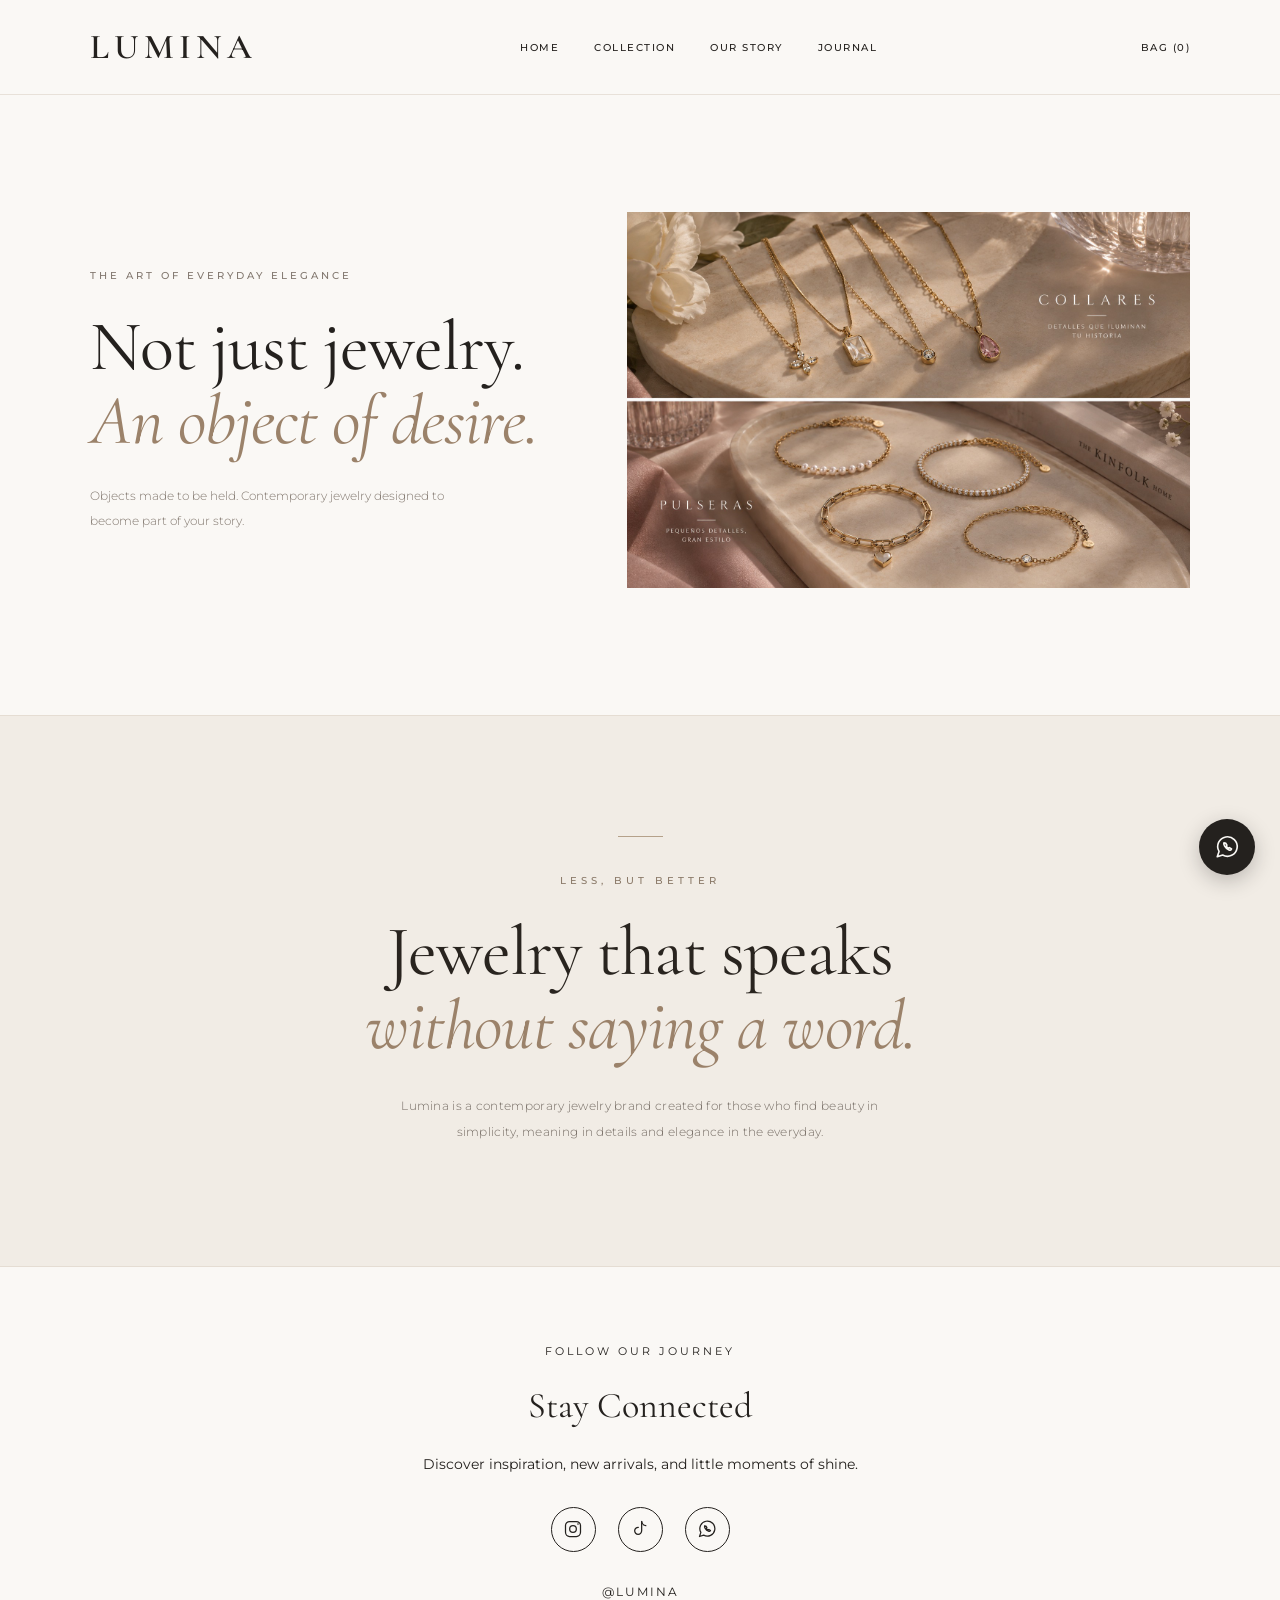
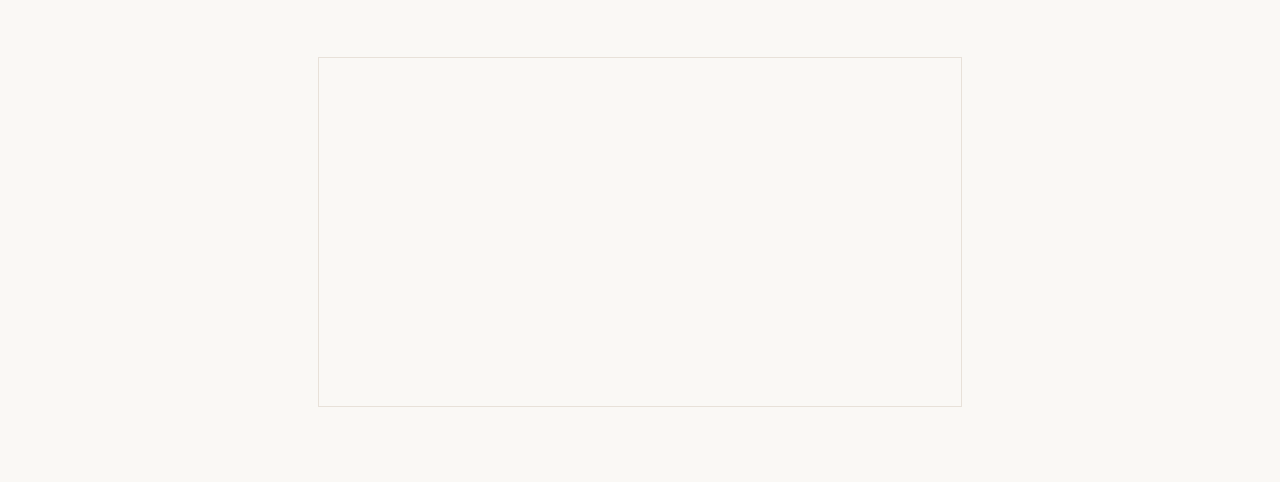
==== commit 97fecd8f: "Add files via upload" ====
--- a/index.html
+++ b/index.html
@@ -1,3 +1,4 @@
+
 <!DOCTYPE html>
 <html lang="en">
 
@@ -32,7 +33,7 @@
         <a href="index.html" class="logo">LUMINA</a>
 
         <!-- NAVEGACIÓN -->
-        <nav class="navegacion">
+        <nav class="navegacion" id="menu-principal">
 
             <a href="index.html">HOME</a>
 
@@ -42,7 +43,6 @@
 
             <a href="Journal.html">JOURNAL</a>
 
-        
         </nav>
 
         <!-- BOLSA DE COMPRAS -->
@@ -50,12 +50,16 @@
             BAG (<span id="bag-count">0</span>)
         </a>
 
+        <!-- BOTÓN HAMBURGUESA (solo se ve en celular) -->
+        <button class="menu-toggle" id="menu-toggle"
+                aria-label="Open menu" aria-expanded="false"
+                aria-controls="menu-principal">
+            <span></span>
+            <span></span>
+            <span></span>
+        </button>
+
     </header>
-
-
-    <!-- =====================================
-         CONTENIDO PRINCIPAL
-    ====================================== -->
 
     <main>
 
@@ -159,6 +163,7 @@
 
                 </a>
 
+
                 <!-- WHATSAPP -->
                 <a href="https://wa.me/5215523006850"
                    target="_blank"
@@ -168,10 +173,9 @@
                     <svg viewBox="0 0 24 24" aria-hidden="true">
                         <path d="M3 21l1.65-4.9A9 9 0 1 1 8 19.4L3 21z"/>
                         <path d="M9.2 8.1c-.4.7-.2 1.8.6 3.1 1 1.7 2.4 2.9 4 3.5 1 .4 1.7.2 2.1-.4l.3-.6-1.9-1.1-.8.6c-.9-.4-1.7-1.1-2.2-2l.6-.8-1.1-1.9-.6.3z"/>
-                     </svg>
+                    </svg>
 
                 </a>
-
 
             </div>
 
@@ -196,6 +200,23 @@
 
     </main>
 
+    <!-- BOTÓN FLOTANTE DE WHATSAPP
+         (para cambiar el número: edita los dígitos después de wa.me/
+          para cambiar el mensaje: edita el texto después de ?text=) -->
+    <a href="https://wa.me/5215523006850?text=Hi%20Lumina!%20I%27d%20like%20to%20know%20more%20about%20your%20jewelry."
+       class="whatsapp-float"
+       target="_blank"
+       rel="noopener noreferrer"
+       aria-label="Chat with Lumina on WhatsApp">
+
+        <svg viewBox="0 0 24 24" aria-hidden="true">
+            <path d="M3 21l1.65-4.9A9 9 0 1 1 8 19.4L3 21z"/>
+            <path d="M9.2 8.1c-.4.7-.2 1.8.6 3.1 1 1.7 2.4 2.9 4 3.5 1 .4 1.7.2 2.1-.4l.3-.6-1.9-1.1-.8.6c-.9-.4-1.7-1.1-2.2-2l.6-.8-1.1-1.9-.6.3z"/>
+        </svg>
+
+    </a>
+
+    <!-- SCRIPT: CONTADOR DE LA BOLSA -->
     <script>
         try {
             const bolsa = JSON.parse(localStorage.getItem("lumina-bag")) || {};
@@ -207,5 +228,19 @@
         }
     </script>
 
+    <!-- SCRIPT: MENÚ HAMBURGUESA -->
+    <script>
+        const botonMenu = document.getElementById("menu-toggle");
+        const menu = document.getElementById("menu-principal");
+
+        if (botonMenu && menu) {
+            botonMenu.addEventListener("click", function () {
+                const abierto = menu.classList.toggle("abierto");
+                botonMenu.classList.toggle("abierto", abierto);
+                botonMenu.setAttribute("aria-expanded", abierto);
+            });
+        }
+    </script>
+
 </body>
 </html>
--- a/styles.css
+++ b/styles.css
@@ -1,4 +1,3 @@
-
 /* =========================================
    LUMINA JEWELRY
    Estilo: Minimalista, elegante y editorial
@@ -179,6 +178,45 @@
     color: var(--color-secundario);
 }
 
+
+/* TÍTULO DEL HERO (agregado) */
+
+.hero-texto h1 {
+    margin-bottom: 25px;
+
+    font-family: var(--fuente-titulos);
+    font-size: clamp(45px, 5.5vw, 76px);
+    font-weight: 400;
+    line-height: 1.05;
+    letter-spacing: -1px;
+}
+
+.hero-texto h1 em {
+    font-weight: 400;
+    color: #9B826A;
+}
+
+.hero-descripcion {
+    max-width: 380px;
+
+    font-size: 12px;
+    font-weight: 300;
+    line-height: 2.1;
+
+    color: var(--color-secundario);
+}
+
+
+/* FOTOGRAFÍA DEL HERO (agregado) */
+
+.hero-imagen img {
+    width: 100%;
+    height: 100%;
+    max-height: 620px;
+    object-fit: cover;
+}
+
+
 /* =========================================
    4. INTRODUCCIÓN DE LA MARCA
    ========================================= */
@@ -234,7 +272,7 @@
 
 .introduccion h2 {
     width: 100%;
-    max-width: 850px;
+    max-width: 768px;
 
     margin: 0 auto 30px;
 
@@ -275,7 +313,12 @@
    INTRODUCCIÓN RESPONSIVE
    ========================================= */
 
-@media screen and (max-width: 700px) {
+@media screen and (max-width: 768px) {
+
+    .hero {
+        grid-template-columns: 1fr;
+        padding: 45px 7% 55px;
+    }
 
     .introduccion {
         padding: 85px 7%;
@@ -303,6 +346,8 @@
         line-height: 2;
     }
 }
+
+
 /* =========================
    LUMINA SOCIAL MEDIA
 ========================= */
@@ -310,7 +355,7 @@
 .lumina-social {
     padding: 75px 20px;
     text-align: center;
-    font-family: 'DM Sans', sans-serif;
+    font-family: var(--fuente-textos);
 }
 
 .social-label {
@@ -320,7 +365,7 @@
 }
 
 .lumina-social h2 {
-    font-family: 'Playfair Display', serif;
+    font-family: var(--fuente-titulos);
     font-size: 36px;
     font-weight: 400;
     margin-bottom: 15px;
@@ -388,221 +433,220 @@
 
 /* =========================================
    5. PÁGINA COLLECTION
-   (pega este bloque al final de styles.css)
    ========================================= */
- 
- 
+
+
 /* BACK TO HOME */
- 
+
 .back-home {
     padding: 35px 7% 0;
 }
- 
+
 .back-home a {
     display: inline-flex;
     align-items: center;
     gap: 10px;
- 
+
     font-size: 10px;
     font-weight: 500;
     letter-spacing: 2px;
- 
+
     color: var(--color-secundario);
     transition: color 0.3s ease;
 }
- 
+
 .back-home a:hover {
     color: var(--color-acento);
 }
- 
+
 .back-arrow {
     font-size: 14px;
     transition: transform 0.3s ease;
 }
- 
+
 .back-home a:hover .back-arrow {
     transform: translateX(-4px);
 }
- 
- 
+
+
 /* HERO DE COLLECTION */
- 
+
 .collection-hero {
     padding: 70px 7% 60px;
     text-align: center;
 }
- 
+
 .eyebrow {
     margin-bottom: 20px;
- 
+
     font-size: 10px;
     font-weight: 500;
     letter-spacing: 4px;
     text-transform: uppercase;
- 
+
     color: var(--color-secundario);
 }
- 
+
 .collection-hero h1 {
     margin-bottom: 20px;
- 
+
     font-family: var(--fuente-titulos);
     font-size: clamp(45px, 6vw, 72px);
     font-weight: 400;
     line-height: 1.05;
     letter-spacing: -1px;
 }
- 
+
 .collection-hero p:last-child {
     max-width: 440px;
     margin: 0 auto;
- 
+
     font-size: 12px;
     font-weight: 300;
     line-height: 2.1;
- 
+
     color: var(--color-secundario);
 }
- 
- 
+
+
 /* CUADRÍCULA DE PRODUCTOS */
- 
+
 .collection-grid {
     padding: 20px 7% 110px;
- 
+
     display: grid;
     grid-template-columns: repeat(auto-fill, minmax(260px, 1fr));
     gap: 50px 30px;
 }
- 
- 
+
+
 /* TARJETA DE PRODUCTO */
- 
+
 .collection-card {
     display: flex;
     flex-direction: column;
 }
- 
+
 .collection-image {
     position: relative;
     overflow: hidden;
- 
+
     aspect-ratio: 4 / 5;
     background-color: #F1ECE5;
 }
- 
+
 .collection-image img {
     width: 100%;
     height: 100%;
     object-fit: cover;
- 
+
     transition: transform 0.6s ease;
 }
- 
+
 .collection-card:hover .collection-image img {
     transform: scale(1.04);
 }
- 
- 
+
+
 /* ETIQUETA (BESTSELLER / NEW ARRIVAL) */
- 
+
 .product-label {
     position: absolute;
     top: 15px;
     left: 15px;
     padding: 6px 12px;
- 
+
     font-size: 9px;
     font-weight: 500;
     letter-spacing: 2px;
- 
+
     background-color: var(--color-fondo);
     color: var(--color-texto);
 }
- 
- 
+
+
 /* BOTÓN ADD TO BAG */
- 
+
 .quick-add {
     position: absolute;
     left: 0;
     bottom: 0;
     width: 100%;
     padding: 16px;
- 
+
     font-family: var(--fuente-textos);
     font-size: 10px;
     font-weight: 500;
     letter-spacing: 2px;
- 
+
     background-color: var(--color-texto);
     color: var(--color-fondo);
     border: none;
     cursor: pointer;
- 
+
     transform: translateY(100%);
     transition: transform 0.4s ease, background-color 0.3s ease;
 }
- 
+
 .collection-card:hover .quick-add,
 .quick-add:focus-visible {
     transform: translateY(0);
 }
- 
+
 .quick-add:hover {
     background-color: var(--color-acento);
 }
- 
- 
+
+
 /* NOMBRE, MATERIAL Y PRECIO */
- 
+
 .collection-info {
     padding-top: 18px;
- 
+
     display: flex;
     justify-content: space-between;
     align-items: flex-start;
     gap: 15px;
 }
- 
+
 .collection-info h3 {
     font-family: var(--fuente-titulos);
     font-size: 22px;
     font-weight: 500;
     line-height: 1.2;
 }
- 
+
 .collection-info p {
     font-size: 11px;
     font-weight: 300;
     color: var(--color-secundario);
 }
- 
+
 .collection-price {
     font-size: 12px;
     font-weight: 500;
     white-space: nowrap;
 }
- 
- 
+
+
 /* RESPONSIVE */
- 
-@media screen and (max-width: 700px) {
- 
+
+@media screen and (max-width: 768px) {
+
     .collection-hero {
         padding: 50px 7% 40px;
     }
- 
+
     .collection-grid {
         grid-template-columns: repeat(2, 1fr);
         gap: 35px 15px;
     }
- 
+
     .collection-info {
         flex-direction: column;
         gap: 6px;
     }
- 
+
     /* En celular no hay hover: el botón siempre se ve */
     .quick-add {
         transform: translateY(0);
@@ -610,31 +654,28 @@
         font-size: 9px;
     }
 }
-
 /* =========================================
    6. PÁGINA OUR STORY
-   (pega este bloque al final de styles.css,
-   después del bloque de Collection)
    ========================================= */
- 
- 
+
+
 /* HERO */
- 
+
 .story-hero {
     padding: 70px 7% 60px;
     text-align: center;
 }
- 
+
 .story-hero h1 {
     margin-bottom: 30px;
- 
+
     font-family: var(--fuente-titulos);
     font-size: clamp(45px, 6.5vw, 82px);
     font-weight: 400;
     line-height: 1.05;
     letter-spacing: -1px;
 }
- 
+
 .story-hero h1 em,
 .story-philosophy h2 em,
 .design-content h2 em,
@@ -643,45 +684,45 @@
     font-weight: 400;
     color: #9B826A;
 }
- 
+
 .story-intro {
-    max-width: 520px;
+    max-width: 768px;
     margin: 0 auto;
- 
+
     font-size: 12px;
     font-weight: 300;
     line-height: 2.2;
- 
+
     color: var(--color-secundario);
 }
- 
- 
+
+
 /* IMAGEN PRINCIPAL */
- 
+
 .story-image {
     padding: 0 7% 100px;
 }
- 
+
 .story-image img {
     width: 100%;
     height: clamp(280px, 50vw, 560px);
     object-fit: cover;
 }
- 
- 
+
+
 /* FILOSOFÍA */
- 
+
 .story-philosophy {
     padding: 100px 7%;
- 
+
     display: grid;
     grid-template-columns: 1fr 1fr;
     gap: 7%;
     align-items: start;
- 
+
     border-top: 1px solid var(--color-linea);
 }
- 
+
 .story-heading h2,
 .design-content h2,
 .values-heading h2,
@@ -691,21 +732,1015 @@
     font-weight: 400;
     line-height: 1.1;
 }
- 
+
 .story-text p,
 .design-content > p:not(.eyebrow) {
     margin-bottom: 25px;
- 
+
     font-size: 13px;
     font-weight: 300;
     line-height: 2.1;
- 
+
     color: var(--color-secundario);
+}
+
+
+/* DISEÑO (FOTO + TEXTO) */
+
+.story-design {
+    padding: 100px 7%;
+
+    display: grid;
+    grid-template-columns: 1.1fr 0.9fr;
+    gap: 7%;
+    align-items: center;
+
+    background-color: #F1ECE5;
+    border-top: 1px solid #E5DDD3;
+    border-bottom: 1px solid #E5DDD3;
+}
+
+.design-image img {
+    width: 100%;
+    aspect-ratio: 4 / 5;
+    object-fit: cover;
+}
+
+.design-content h2 {
+    margin-bottom: 30px;
+}
+
+
+/* VALORES */
+
+.story-values {
+    padding: 110px 7%;
+}
+
+.values-heading {
+    margin-bottom: 70px;
+    text-align: center;
+}
+
+.values-grid {
+    display: grid;
+    grid-template-columns: repeat(3, 1fr);
+    gap: 40px;
+}
+
+.value-card {
+    padding-top: 30px;
+    border-top: 1px solid var(--color-acento);
+}
+
+.value-number {
+    display: block;
+    margin-bottom: 20px;
+
+    font-family: var(--fuente-titulos);
+    font-size: 18px;
+    color: var(--color-acento);
+}
+
+.value-card h3 {
+    margin-bottom: 15px;
+
+    font-family: var(--fuente-titulos);
+    font-size: 28px;
+    font-weight: 500;
+}
+
+.value-card p {
+    font-size: 12px;
+    font-weight: 300;
+    line-height: 2;
+
+    color: var(--color-secundario);
+}
+
+
+/* MENSAJE FINAL */
+
+.story-closing {
+    padding: 110px 7%;
+    text-align: center;
+
+    border-top: 1px solid var(--color-linea);
+}
+
+.story-closing h2 {
+    margin-bottom: 25px;
+    font-size: clamp(45px, 6vw, 76px);
+}
+
+.story-closing > p:not(.eyebrow) {
+    margin-bottom: 40px;
+
+    font-size: 12px;
+    font-weight: 300;
+    letter-spacing: 0.5px;
+
+    color: var(--color-secundario);
+}
+
+.story-link {
+    display: inline-flex;
+    align-items: center;
+    gap: 12px;
+    padding-bottom: 6px;
+
+    font-size: 10px;
+    font-weight: 500;
+    letter-spacing: 2.5px;
+
+    border-bottom: 1px solid var(--color-acento);
+    transition: color 0.3s ease, gap 0.3s ease;
+}
+
+.story-link:hover {
+    color: var(--color-acento);
+    gap: 18px;
+}
+
+
+/* =========================================
+   7. FOOTER (se usa en todas las páginas)
+   ========================================= */
+
+.footer {
+    padding: 70px 7% 40px;
+    text-align: center;
+
+    background-color: var(--color-texto);
+    color: var(--color-fondo);
+}
+
+.footer .logo {
+    display: inline-block;
+    margin-bottom: 20px;
+}
+
+.footer > p:not(.copyright) {
+    margin-bottom: 35px;
+
+    font-size: 12px;
+    font-weight: 300;
+    color: #CFC6BC;
+}
+
+.footer-links {
+    display: flex;
+    justify-content: center;
+    flex-wrap: wrap;
+    gap: 15px 35px;
+    margin-bottom: 50px;
+}
+
+.footer-links a {
+    font-size: 10px;
+    font-weight: 500;
+    letter-spacing: 1.5px;
+
+    transition: color 0.3s ease;
+}
+
+.footer-links a:hover {
+    color: var(--color-acento);
+}
+
+.copyright {
+    padding-top: 30px;
+
+    font-size: 9px;
+    letter-spacing: 2px;
+
+    color: #9A9087;
+    border-top: 1px solid #3D3833;
+}
+
+
+/* RESPONSIVE */
+
+@media screen and (max-width: 768px) {
+
+    .story-philosophy,
+    .story-design {
+        grid-template-columns: 1fr;
+        gap: 40px;
+        padding: 70px 7%;
+    }
+
+    .values-grid {
+        grid-template-columns: 1fr;
+        gap: 45px;
+    }
+
+    .story-image {
+        padding-bottom: 70px;
+    }
+
+    .story-values,
+    .story-closing {
+        padding: 80px 7%;
+    }
+}
+/* =========================================
+   8. PÁGINA JOURNAL
+   ========================================= */
+
+
+/* ETIQUETAS PEQUEÑAS */
+
+.journal-label,
+.journal-category {
+    font-size: 10px;
+    font-weight: 500;
+    letter-spacing: 3px;
+    text-transform: uppercase;
+
+    color: var(--color-secundario);
+}
+
+.journal-label {
+    margin-bottom: 20px;
+}
+
+.journal-category {
+    margin-bottom: 15px;
+}
+
+
+/* INTRODUCCIÓN */
+
+.journal-intro {
+    padding: 70px 7% 70px;
+    text-align: center;
+}
+
+.journal-intro h1 {
+    margin-bottom: 25px;
+
+    font-family: var(--fuente-titulos);
+    font-size: clamp(45px, 6.5vw, 80px);
+    font-weight: 400;
+    line-height: 1.05;
+    letter-spacing: -1px;
+}
+
+.journal-description {
+    max-width: 480px;
+    margin: 0 auto;
+
+    font-size: 12px;
+    font-weight: 300;
+    line-height: 2.1;
+
+    color: var(--color-secundario);
+}
+
+
+/* ARTÍCULO DESTACADO */
+
+.journal-featured {
+    margin: 0 7% 100px;
+
+    display: grid;
+    grid-template-columns: 1.2fr 0.8fr;
+    align-items: stretch;
+
+    background-color: #F1ECE5;
+    border: 1px solid #E5DDD3;
+}
+
+.journal-featured-image {
+    min-height: 420px;
+    overflow: hidden;
+}
+
+.journal-featured-image img {
+    width: 100%;
+    height: 100%;
+    object-fit: cover;
+}
+
+.journal-featured-content {
+    padding: 60px 50px;
+
+    display: flex;
+    flex-direction: column;
+    justify-content: center;
+}
+
+.journal-featured-content h2 {
+    margin-bottom: 25px;
+
+    font-family: var(--fuente-titulos);
+    font-size: clamp(32px, 3.5vw, 46px);
+    font-weight: 400;
+    line-height: 1.15;
+}
+
+.journal-featured-content p:not(.journal-category) {
+    margin-bottom: 35px;
+
+    font-size: 12px;
+    font-weight: 300;
+    line-height: 2.1;
+
+    color: var(--color-secundario);
+}
+
+
+/* ENLACE "READ MORE" */
+
+.journal-read-more {
+    align-self: flex-start;
+    padding-bottom: 6px;
+
+    font-size: 10px;
+    font-weight: 500;
+    letter-spacing: 2px;
+    text-transform: uppercase;
+
+    border-bottom: 1px solid var(--color-acento);
+    transition: color 0.3s ease;
+}
+
+.journal-read-more:hover {
+    color: var(--color-acento);
+}
+
+
+/* SECCIÓN DE ARTÍCULOS */
+
+.journal-articles {
+    padding: 0 7% 110px;
+}
+
+.journal-section-heading {
+    max-width: 560px;
+    margin: 0 auto 70px;
+    text-align: center;
+}
+
+.journal-section-heading h2 {
+    margin-bottom: 20px;
+
+    font-family: var(--fuente-titulos);
+    font-size: clamp(36px, 4.5vw, 56px);
+    font-weight: 400;
+    line-height: 1.1;
+}
+
+.journal-section-heading p:not(.journal-label) {
+    font-size: 12px;
+    font-weight: 300;
+    line-height: 2.1;
+
+    color: var(--color-secundario);
+}
+
+.journal-grid {
+    display: grid;
+    grid-template-columns: repeat(3, 1fr);
+    gap: 45px 30px;
+}
+
+
+/* TARJETAS */
+
+.journal-card {
+    display: flex;
+    flex-direction: column;
+}
+
+.journal-card-image {
+    aspect-ratio: 4 / 3;
+    overflow: hidden;
+
+    background-color: #F1ECE5;
+}
+
+.journal-card-image img {
+    width: 100%;
+    height: 100%;
+    object-fit: cover;
+
+    transition: transform 0.6s ease;
+}
+
+.journal-card:hover .journal-card-image img {
+    transform: scale(1.04);
+}
+
+.journal-card-content {
+    padding-top: 25px;
+
+    display: flex;
+    flex-direction: column;
+    flex-grow: 1;
+}
+
+.journal-card-content h3 {
+    margin-bottom: 15px;
+
+    font-family: var(--fuente-titulos);
+    font-size: 28px;
+    font-weight: 500;
+    line-height: 1.2;
+}
+
+.journal-card-content p:not(.journal-category) {
+    margin-bottom: 25px;
+
+    font-size: 12px;
+    font-weight: 300;
+    line-height: 2;
+
+    color: var(--color-secundario);
+}
+
+/* Empuja "Read More" siempre al fondo de la tarjeta */
+.journal-card-content .journal-read-more {
+    margin-top: auto;
+}
+
+
+/* MENSAJE FINAL */
+
+.journal-closing {
+    padding: 100px 7%;
+    text-align: center;
+
+    background-color: #F1ECE5;
+    border-top: 1px solid #E5DDD3;
+}
+
+.journal-closing h2 {
+    margin-bottom: 20px;
+
+    font-family: var(--fuente-titulos);
+    font-size: clamp(38px, 5vw, 64px);
+    font-weight: 400;
+    line-height: 1.1;
+}
+
+.journal-closing p:not(.journal-label) {
+    font-size: 12px;
+    font-weight: 300;
+    color: var(--color-secundario);
+}
+
+
+/* RESPONSIVE */
+
+@media screen and (max-width: 768px) {
+
+    .journal-grid {
+        grid-template-columns: repeat(2, 1fr);
+    }
+}
+
+@media screen and (max-width: 768px) {
+
+    .journal-featured {
+        grid-template-columns: 1fr;
+        margin-bottom: 70px;
+    }
+
+    .journal-featured-image {
+        min-height: 280px;
+    }
+
+    .journal-featured-content {
+        padding: 40px 25px;
+    }
+
+    .journal-grid {
+        grid-template-columns: 1fr;
+    }
+
+    .journal-articles {
+        padding-bottom: 80px;
+    }
+
+    .journal-closing {
+        padding: 75px 7%;
+    }
+}
+/* =========================================
+   9. PÁGINA BAG
+   ========================================= */
+
+
+/* Hace que el atributo "hidden" siempre funcione */
+
+[hidden] {
+    display: none !important;
+}
+
+
+/* ENCABEZADO DE LA BOLSA */
+
+.bag-header {
+    padding: 70px 7% 60px;
+    text-align: center;
+}
+
+.bag-label {
+    margin-bottom: 20px;
+
+    font-size: 10px;
+    font-weight: 500;
+    letter-spacing: 4px;
+    text-transform: uppercase;
+
+    color: var(--color-secundario);
+}
+
+.bag-header h1 {
+    margin-bottom: 20px;
+
+    font-family: var(--fuente-titulos);
+    font-size: clamp(45px, 6vw, 72px);
+    font-weight: 400;
+    line-height: 1.05;
+    letter-spacing: -1px;
+}
+
+.bag-header p:last-child {
+    font-size: 12px;
+    font-weight: 300;
+    letter-spacing: 0.5px;
+
+    color: var(--color-secundario);
+}
+
+
+/* BOLSA VACÍA */
+
+.bag-empty {
+    max-width: 768px;
+    margin: 0 auto;
+    padding: 40px 7% 130px;
+    text-align: center;
+}
+
+.bag-icon {
+    margin-bottom: 25px;
+
+    font-family: var(--fuente-titulos);
+    font-size: 54px;
+    line-height: 1;
+
+    color: var(--color-acento);
+}
+
+.bag-empty h2 {
+    margin-bottom: 20px;
+
+    font-family: var(--fuente-titulos);
+    font-size: 40px;
+    font-weight: 400;
+    line-height: 1.1;
+}
+
+.bag-empty p {
+    margin-bottom: 40px;
+
+    font-size: 12px;
+    font-weight: 300;
+    line-height: 2.1;
+
+    color: var(--color-secundario);
+}
+
+
+/* BOTÓN PRINCIPAL (Explore Collection / Checkout) */
+
+.bag-button {
+    display: inline-block;
+    padding: 17px 40px;
+
+    font-family: var(--fuente-textos);
+    font-size: 10px;
+    font-weight: 500;
+    letter-spacing: 2.5px;
+    text-transform: uppercase;
+
+    background-color: var(--color-texto);
+    color: var(--color-fondo);
+    border: none;
+    cursor: pointer;
+
+    transition: background-color 0.3s ease;
+}
+
+.bag-button:hover {
+    background-color: var(--color-acento);
+}
+
+
+/* BOLSA CON PRODUCTOS */
+
+.bag-layout {
+    padding: 0 7% 120px;
+
+    display: grid;
+    grid-template-columns: 1.6fr 0.9fr;
+    gap: 6%;
+    align-items: start;
+}
+
+
+/* PRODUCTO EN LA BOLSA */
+
+.bag-item {
+    padding: 30px 0;
+
+    display: grid;
+    grid-template-columns: 120px 1fr auto;
+    gap: 25px;
+    align-items: start;
+
+    border-bottom: 1px solid var(--color-linea);
+}
+
+.bag-item:first-child {
+    padding-top: 0;
+}
+
+.bag-item-image {
+    aspect-ratio: 4 / 5;
+    overflow: hidden;
+
+    background-color: #F1ECE5;
+}
+
+.bag-item-image img {
+    width: 100%;
+    height: 100%;
+    object-fit: cover;
+}
+
+.bag-item-info h3 {
+    font-family: var(--fuente-titulos);
+    font-size: 24px;
+    font-weight: 500;
+    line-height: 1.2;
+}
+
+.bag-item-info p {
+    margin-bottom: 20px;
+
+    font-size: 11px;
+    font-weight: 300;
+
+    color: var(--color-secundario);
+}
+
+
+/* CANTIDAD (+ / −) */
+
+.bag-item-qty {
+    display: inline-flex;
+    align-items: center;
+
+    border: 1px solid var(--color-linea);
+}
+
+.bag-item-qty span {
+    min-width: 40px;
+    text-align: center;
+
+    font-size: 12px;
+    font-weight: 500;
+}
+
+.qty-btn {
+    width: 36px;
+    height: 36px;
+
+    font-family: var(--fuente-textos);
+    font-size: 16px;
+
+    background: none;
+    border: none;
+    color: var(--color-texto);
+    cursor: pointer;
+
+    transition: color 0.3s ease;
+}
+
+.qty-btn:hover {
+    color: var(--color-acento);
+}
+
+
+/* PRECIO Y QUITAR */
+
+.bag-item-side {
+    display: flex;
+    flex-direction: column;
+    align-items: flex-end;
+    gap: 18px;
+}
+
+.bag-item-price {
+    font-size: 13px;
+    font-weight: 500;
+    white-space: nowrap;
+}
+
+.bag-item-remove {
+    padding-bottom: 3px;
+
+    font-family: var(--fuente-textos);
+    font-size: 9px;
+    font-weight: 500;
+    letter-spacing: 2px;
+
+    background: none;
+    border: none;
+    border-bottom: 1px solid var(--color-linea);
+    color: var(--color-secundario);
+    cursor: pointer;
+
+    transition: color 0.3s ease, border-color 0.3s ease;
+}
+
+.bag-item-remove:hover {
+    color: var(--color-acento);
+    border-color: var(--color-acento);
+}
+
+
+/* RESUMEN DE COMPRA */
+
+.bag-summary {
+    padding: 40px 35px;
+
+    background-color: #F1ECE5;
+    border: 1px solid #E5DDD3;
+}
+
+.bag-summary h2 {
+    margin-bottom: 30px;
+
+    font-family: var(--fuente-titulos);
+    font-size: 30px;
+    font-weight: 400;
+}
+
+.summary-row {
+    padding: 14px 0;
+
+    display: flex;
+    justify-content: space-between;
+
+    font-size: 12px;
+    border-bottom: 1px solid #E5DDD3;
+}
+
+.summary-total {
+    margin-bottom: 30px;
+
+    font-weight: 600;
+    border-bottom: none;
+}
+
+.bag-checkout {
+    width: 100%;
+}
+
+.bag-note {
+    margin-top: 20px;
+    text-align: center;
+
+    font-size: 10px;
+    font-weight: 300;
+    letter-spacing: 0.5px;
+
+    color: var(--color-secundario);
+}
+
+
+/* RESPONSIVE */
+
+@media screen and (max-width: 768px) {
+
+    .bag-layout {
+        grid-template-columns: 1fr;
+        gap: 50px;
+    }
+}
+
+@media screen and (max-width: 768px) {
+
+    .bag-item {
+        grid-template-columns: 90px 1fr;
+    }
+
+    .bag-item-side {
+        grid-column: 1 / -1;
+        flex-direction: row;
+        justify-content: space-between;
+        align-items: center;
+    }
+}
+
+/* =========================================
+   10. CELULAR + MENÚ HAMBURGUESA
+   ========================================= */
+
+
+/* El botón hamburguesa NO se ve en escritorio */
+
+.menu-toggle {
+    display: none;
+}
+
+
+/* CELULAR: aparece el menú hamburguesa */
+
+@media screen and (max-width: 768px) {
+
+    .encabezado {
+        position: relative;
+        flex-wrap: nowrap;
+        min-height: 80px;
+        padding: 18px 6%;
+        gap: 20px;
+    }
+
+    .logo {
+        order: 1;
+        margin-right: auto;
+        font-size: 26px;
+        letter-spacing: 4px;
+    }
+
+    .bolsa {
+        order: 2;
+    }
+
+    /* BOTÓN HAMBURGUESA */
+
+    .menu-toggle {
+        order: 3;
+        width: 40px;
+        height: 40px;
+        padding: 0 8px;
+
+        display: flex;
+        flex-direction: column;
+        justify-content: center;
+        gap: 5px;
+
+        background: none;
+        border: none;
+        cursor: pointer;
+    }
+
+    .menu-toggle span {
+        display: block;
+        width: 100%;
+        height: 2px;
+
+        background-color: var(--color-texto);
+        transition: transform 0.3s ease, opacity 0.3s ease;
+    }
+
+    /* Se convierte en una X al abrirse */
+
+    .menu-toggle.abierto span:nth-child(1) {
+        transform: translateY(7px) rotate(45deg);
+    }
+
+    .menu-toggle.abierto span:nth-child(2) {
+        opacity: 0;
+    }
+
+    .menu-toggle.abierto span:nth-child(3) {
+        transform: translateY(-7px) rotate(-45deg);
+    }
+
+    /* MENÚ DESPLEGABLE */
+
+    .navegacion {
+        position: absolute;
+        top: 100%;
+        left: 0;
+        width: 100%;
+        z-index: 50;
+
+        flex-direction: column;
+        align-items: stretch;
+        gap: 0;
+
+        max-height: 0;
+        overflow: hidden;
+
+        background-color: var(--color-fondo);
+        border-bottom: 1px solid var(--color-linea);
+
+        transition: max-height 0.4s ease;
+    }
+
+    .navegacion.abierto {
+        max-height: 320px;
+    }
+
+    .navegacion a {
+        padding: 18px 0;
+        text-align: center;
+
+        font-size: 11px;
+        letter-spacing: 2px;
+
+        border-top: 1px solid var(--color-linea);
+    }
+
+    .navegacion a::after {
+        display: none;
+    }
+}
+
+
+/* CELULAR (ajustes extra) */
+
+@media screen and (max-width: 768px) {
+
+    .encabezado {
+        padding: 16px 5%;
+        gap: 12px;
+    }
+
+    .logo {
+        font-size: 22px;
+        letter-spacing: 3px;
+    }
+
+    .collection-hero,
+    .story-hero,
+    .journal-intro,
+    .bag-header {
+        padding-left: 6%;
+        padding-right: 6%;
+    }
+
+    .collection-grid {
+        padding-left: 5%;
+        padding-right: 5%;
+    }
+
+    .collection-info h3 {
+        font-size: 19px;
+    }
+}
+
+
+/* PANTALLAS TÁCTILES (no tienen hover):
+   el botón ADD TO BAG siempre se ve */
+
+@media (hover: none) {
+
+    .quick-add {
+        transform: translateY(0);
+    }
+}
+
+/* =========================================
+   MAPA DE UBICACIÓN
+   ========================================= */
+
+.social-map {
+    max-width: 768px;
+    margin: 55px auto 0;
+    padding: 0 5%;
+}
+
+.social-map iframe {
+    display: block;
+    width: 100%;
+    height: 350px;
+
+    border: 1px solid var(--color-linea);
+}
+
+@media screen and (max-width: 768px) {
+
+    .social-map {
+        margin-top: 40px;
+    }
+
+    .social-map iframe {
+        height: 280px;
+    }
 }
 
 /* =========================================
    VIDEO DE LA MARCA (Our Story)
-   (pega este bloque al final de styles.css)
    ========================================= */
 
 .story-video {
@@ -760,7 +1795,7 @@
 
 /* RESPONSIVE */
 
-@media screen and (max-width: 700px) {
+@media screen and (max-width: 768px) {
 
     .story-video {
         padding: 70px 6%;
@@ -781,905 +1816,41 @@
         height: calc(100% - 12px);
     }
 }
- 
- 
-/* DISEÑO (FOTO + TEXTO) */
- 
-.story-design {
-    padding: 100px 7%;
- 
-    display: grid;
-    grid-template-columns: 1.1fr 0.9fr;
-    gap: 7%;
-    align-items: center;
- 
-    background-color: #F1ECE5;
-    border-top: 1px solid #E5DDD3;
-    border-bottom: 1px solid #E5DDD3;
-}
- 
-.design-image img {
-    width: 100%;
-    aspect-ratio: 4 / 5;
-    object-fit: cover;
-}
- 
-.design-content h2 {
-    margin-bottom: 30px;
-}
- 
- 
-/* VALORES */
- 
-.story-values {
-    padding: 110px 7%;
-}
- 
-.values-heading {
-    margin-bottom: 70px;
-    text-align: center;
-}
- 
-.values-grid {
-    display: grid;
-    grid-template-columns: repeat(3, 1fr);
-    gap: 40px;
-}
- 
-.value-card {
-    padding-top: 30px;
-    border-top: 1px solid var(--color-acento);
-}
- 
-.value-number {
-    display: block;
-    margin-bottom: 20px;
- 
-    font-family: var(--fuente-titulos);
-    font-size: 18px;
-    color: var(--color-acento);
-}
- 
-.value-card h3 {
-    margin-bottom: 15px;
- 
-    font-family: var(--fuente-titulos);
-    font-size: 28px;
-    font-weight: 500;
-}
- 
-.value-card p {
-    font-size: 12px;
-    font-weight: 300;
-    line-height: 2;
- 
-    color: var(--color-secundario);
-}
- 
- 
-/* MENSAJE FINAL */
- 
-.story-closing {
-    padding: 110px 7%;
-    text-align: center;
- 
-    border-top: 1px solid var(--color-linea);
-}
- 
-.story-closing h2 {
-    margin-bottom: 25px;
-    font-size: clamp(45px, 6vw, 76px);
-}
- 
-.story-closing > p:not(.eyebrow) {
-    margin-bottom: 40px;
- 
-    font-size: 12px;
-    font-weight: 300;
-    letter-spacing: 0.5px;
- 
-    color: var(--color-secundario);
-}
- 
-.story-link {
-    display: inline-flex;
-    align-items: center;
-    gap: 12px;
-    padding-bottom: 6px;
- 
-    font-size: 10px;
-    font-weight: 500;
-    letter-spacing: 2.5px;
- 
-    border-bottom: 1px solid var(--color-acento);
-    transition: color 0.3s ease, gap 0.3s ease;
-}
- 
-.story-link:hover {
-    color: var(--color-acento);
-    gap: 18px;
-}
- 
- 
+
 /* =========================================
-   7. FOOTER (se usa en todas las páginas)
+   BOTÓN FLOTANTE DE WHATSAPP
    ========================================= */
- 
-.footer {
-    padding: 70px 7% 40px;
-    text-align: center;
- 
-    background-color: var(--color-texto);
-    color: var(--color-fondo);
-}
- 
-.footer .logo {
-    display: inline-block;
-    margin-bottom: 20px;
-}
- 
-.footer > p:not(.copyright) {
-    margin-bottom: 35px;
- 
-    font-size: 12px;
-    font-weight: 300;
-    color: #CFC6BC;
-}
- 
-.footer-links {
-    display: flex;
-    justify-content: center;
-    flex-wrap: wrap;
-    gap: 15px 35px;
-    margin-bottom: 50px;
-}
- 
-.footer-links a {
-    font-size: 10px;
-    font-weight: 500;
-    letter-spacing: 1.5px;
- 
-    transition: color 0.3s ease;
-}
- 
-.footer-links a:hover {
-    color: var(--color-acento);
-}
- 
-.copyright {
-    padding-top: 30px;
- 
-    font-size: 9px;
-    letter-spacing: 2px;
- 
-    color: #9A9087;
-    border-top: 1px solid #3D3833;
-}
- 
- 
-/* RESPONSIVE */
- 
-@media screen and (max-width: 800px) {
- 
-    .story-philosophy,
-    .story-design {
-        grid-template-columns: 1fr;
-        gap: 40px;
-        padding: 70px 7%;
-    }
- 
-    .values-grid {
-        grid-template-columns: 1fr;
-        gap: 45px;
-    }
- 
-    .story-image {
-        padding-bottom: 70px;
-    }
- 
-    .story-values,
-    .story-closing {
-        padding: 80px 7%;
-    }
-}
-
- /* =========================================
-   8. PÁGINA JOURNAL
-   (pega este bloque al final de styles.css,
-   después de los bloques de Collection y Our Story)
-   ========================================= */
-
-
-/* ETIQUETAS PEQUEÑAS */
-
-.journal-label,
-.journal-category {
-    font-size: 10px;
-    font-weight: 500;
-    letter-spacing: 3px;
-    text-transform: uppercase;
-
-    color: var(--color-secundario);
-}
-
-.journal-label {
-    margin-bottom: 20px;
-}
-
-.journal-category {
-    margin-bottom: 15px;
-}
-
-
-/* INTRODUCCIÓN */
-
-.journal-intro {
-    padding: 70px 7% 70px;
-    text-align: center;
-}
-
-.journal-intro h1 {
-    margin-bottom: 25px;
-
-    font-family: var(--fuente-titulos);
-    font-size: clamp(45px, 6.5vw, 80px);
-    font-weight: 400;
-    line-height: 1.05;
-    letter-spacing: -1px;
-}
-
-.journal-description {
-    max-width: 480px;
-    margin: 0 auto;
-
-    font-size: 12px;
-    font-weight: 300;
-    line-height: 2.1;
-
-    color: var(--color-secundario);
-}
-
-
-/* ARTÍCULO DESTACADO */
-
-.journal-featured {
-    margin: 0 7% 100px;
-
-    display: grid;
-    grid-template-columns: 1.2fr 0.8fr;
-    align-items: stretch;
-
-    background-color: #F1ECE5;
-    border: 1px solid #E5DDD3;
-}
-
-.journal-featured-image {
-    min-height: 420px;
-    overflow: hidden;
-}
-
-.journal-featured-image img {
-    width: 100%;
-    height: 100%;
-    object-fit: cover;
-}
-
-.journal-featured-content {
-    padding: 60px 50px;
-
-    display: flex;
-    flex-direction: column;
-    justify-content: center;
-}
-
-.journal-featured-content h2 {
-    margin-bottom: 25px;
-
-    font-family: var(--fuente-titulos);
-    font-size: clamp(32px, 3.5vw, 46px);
-    font-weight: 400;
-    line-height: 1.15;
-}
-
-.journal-featured-content p:not(.journal-category) {
-    margin-bottom: 35px;
-
-    font-size: 12px;
-    font-weight: 300;
-    line-height: 2.1;
-
-    color: var(--color-secundario);
-}
-
-
-/* ENLACE "READ MORE" */
-
-.journal-read-more {
-    align-self: flex-start;
-    padding-bottom: 6px;
-
-    font-size: 10px;
-    font-weight: 500;
-    letter-spacing: 2px;
-    text-transform: uppercase;
-
-    border-bottom: 1px solid var(--color-acento);
-    transition: color 0.3s ease;
-}
-
-.journal-read-more:hover {
-    color: var(--color-acento);
-}
-
-
-/* SECCIÓN DE ARTÍCULOS */
-
-.journal-articles {
-    padding: 0 7% 110px;
-}
-
-.journal-section-heading {
-    max-width: 560px;
-    margin: 0 auto 70px;
-    text-align: center;
-}
-
-.journal-section-heading h2 {
-    margin-bottom: 20px;
-
-    font-family: var(--fuente-titulos);
-    font-size: clamp(36px, 4.5vw, 56px);
-    font-weight: 400;
-    line-height: 1.1;
-}
-
-.journal-section-heading p:not(.journal-label) {
-    font-size: 12px;
-    font-weight: 300;
-    line-height: 2.1;
-
-    color: var(--color-secundario);
-}
-
-.journal-grid {
-    display: grid;
-    grid-template-columns: repeat(3, 1fr);
-    gap: 45px 30px;
-}
-
-
-/* TARJETAS */
-
-.journal-card {
-    display: flex;
-    flex-direction: column;
-}
-
-.journal-card-image {
-    aspect-ratio: 4 / 3;
-    overflow: hidden;
-
-    background-color: #F1ECE5;
-}
-
-.journal-card-image img {
-    width: 100%;
-    height: 100%;
-    object-fit: cover;
-
-    transition: transform 0.6s ease;
-}
-
-.journal-card:hover .journal-card-image img {
-    transform: scale(1.04);
-}
-
-.journal-card-content {
-    padding-top: 25px;
-
-    display: flex;
-    flex-direction: column;
-    flex-grow: 1;
-}
-
-.journal-card-content h3 {
-    margin-bottom: 15px;
-
-    font-family: var(--fuente-titulos);
-    font-size: 28px;
-    font-weight: 500;
-    line-height: 1.2;
-}
-
-.journal-card-content p:not(.journal-category) {
-    margin-bottom: 25px;
-
-    font-size: 12px;
-    font-weight: 300;
-    line-height: 2;
-
-    color: var(--color-secundario);
-}
-
-/* Empuja "Read More" siempre al fondo de la tarjeta */
-.journal-card-content .journal-read-more {
-    margin-top: auto;
-}
-
-
-/* MENSAJE FINAL */
-
-.journal-closing {
-    padding: 100px 7%;
-    text-align: center;
-
-    background-color: #F1ECE5;
-    border-top: 1px solid #E5DDD3;
-}
-
-.journal-closing h2 {
-    margin-bottom: 20px;
-
-    font-family: var(--fuente-titulos);
-    font-size: clamp(38px, 5vw, 64px);
-    font-weight: 400;
-    line-height: 1.1;
-}
-
-.journal-closing p:not(.journal-label) {
-    font-size: 12px;
-    font-weight: 300;
-    color: var(--color-secundario);
-}
-
-
-/* RESPONSIVE */
-
-@media screen and (max-width: 900px) {
-
-    .journal-grid {
-        grid-template-columns: repeat(2, 1fr);
-    }
-}
-
-@media screen and (max-width: 700px) {
-
-    .journal-featured {
-        grid-template-columns: 1fr;
-        margin-bottom: 70px;
-    }
-
-    .journal-featured-image {
-        min-height: 280px;
-    }
-
-    .journal-featured-content {
-        padding: 40px 25px;
-    }
-
-    .journal-grid {
-        grid-template-columns: 1fr;
-    }
-
-    .journal-articles {
-        padding-bottom: 80px;
-    }
-
-    .journal-closing {
-        padding: 75px 7%;
-    }
-}
-
-/* =========================================
-   LUMINA JEWELRY
-   Estilo: Minimalista, elegante y editorial
-   ========================================= */
-
-
-/* =========================================
-   1. CONFIGURACIÓN GENERAL
-   ========================================= */
-
-* {
-    margin: 0;
-    padding: 0;
-    box-sizing: border-box;
-}
-
-:root {
-    --color-fondo: #FAF8F5;
-    --color-texto: #24211E;
-    --color-secundario: #82786F;
-    --color-acento: #B5A18A;
-    --color-linea: #E8E1D9;
-
-    --fuente-titulos: 'Cormorant Garamond', serif;
-    --fuente-textos: 'Montserrat', sans-serif;
-}
-
-html {
-    scroll-behavior: smooth;
-}
-
-body {
-    background-color: var(--color-fondo);
-    color: var(--color-texto);
-    font-family: var(--fuente-textos);
-    font-size: 14px;
-    font-weight: 400;
-    line-height: 1.7;
-    overflow-x: hidden;
-}
-
-a {
-    color: inherit;
-    text-decoration: none;
-}
-
-img {
-    display: block;
-    max-width: 100%;
-}
-
-
-/* =========================================
-   2. ENCABEZADO Y NAVEGACIÓN
-   ========================================= */
-
-.encabezado {
-    width: 100%;
-    min-height: 95px;
-    padding: 25px 7%;
-    display: flex;
-    justify-content: space-between;
-    align-items: center;
-    gap: 35px;
-
-    background-color: var(--color-fondo);
-    border-bottom: 1px solid var(--color-linea);
-}
-
-
-/* LOGOTIPO */
-
-.logo {
-    font-family: var(--fuente-titulos);
-    font-size: 35px;
-    font-weight: 600;
-    letter-spacing: 5px;
-    line-height: 1;
-    white-space: nowrap;
-}
-
-
-/* MENÚ */
-
-.navegacion {
-    display: flex;
-    justify-content: center;
-    align-items: center;
-    gap: 35px;
-}
-
-.navegacion a {
-    position: relative;
-    padding: 8px 0;
-
-    font-size: 10px;
-    font-weight: 500;
-    letter-spacing: 1.5px;
-
-    transition: color 0.3s ease;
-}
-
-
-/* Línea decorativa al pasar el cursor */
-
-.navegacion a::after {
-    content: "";
-    position: absolute;
-    left: 0;
-    bottom: 2px;
-
-    width: 0;
-    height: 1px;
-
-    background-color: var(--color-acento);
-    transition: width 0.3s ease;
-}
-
-.navegacion a:hover {
-    color: var(--color-acento);
-}
-
-.navegacion a:hover::after {
-    width: 100%;
-}
-
-
-/* BOLSA DE COMPRAS */
-
-.bolsa {
-    font-size: 10px;
-    font-weight: 500;
-    letter-spacing: 1.5px;
-    white-space: nowrap;
-
-    transition: color 0.3s ease;
-}
-
-.bolsa:hover {
-    color: var(--color-acento);
-}
-
-
-/* =========================================
-   3. SECCIÓN PRINCIPAL / HERO
-   ========================================= */
-
-.hero {
-    min-height: 620px;
-    padding: 65px 7% 75px;
-
-    display: grid;
-    grid-template-columns: 0.9fr 1.1fr;
-    align-items: center;
-    gap: 7%;
-}
-
-
-/* CONTENEDOR DEL TEXTO */
-
-.hero-texto {
-    max-width: 480px;
-    padding: 20px 0;
-}
-
-
-/* TEXTO PEQUEÑO SUPERIOR */
-
-.etiqueta {
-    margin-bottom: 25px;
-
-    font-size: 10px;
-    font-weight: 500;
-    letter-spacing: 3px;
-    line-height: 1.8;
-    text-transform: uppercase;
-
-    color: var(--color-secundario);
-}
-
-
-/* TÍTULO DEL HERO (agregado) */
-
-.hero-texto h1 {
-    margin-bottom: 25px;
-
-    font-family: var(--fuente-titulos);
-    font-size: clamp(45px, 5.5vw, 76px);
-    font-weight: 400;
-    line-height: 1.05;
-    letter-spacing: -1px;
-}
-
-.hero-texto h1 em {
-    font-weight: 400;
-    color: #9B826A;
-}
-
-.hero-descripcion {
-    max-width: 380px;
-
-    font-size: 12px;
-    font-weight: 300;
-    line-height: 2.1;
-
-    color: var(--color-secundario);
-}
-
-
-/* FOTOGRAFÍA DEL HERO (agregado) */
-
-.hero-imagen img {
-    width: 100%;
-    height: 100%;
-    max-height: 620px;
-    object-fit: cover;
-}
-
-
-/* =========================================
-   4. INTRODUCCIÓN DE LA MARCA
-   ========================================= */
-
-.introduccion {
-    width: 100%;
-    padding: 120px 8%;
-    margin: 0 auto;
-
-    display: flex;
-    flex-direction: column;
-    align-items: center;
-    justify-content: center;
-
-    text-align: center;
-
-    background-color: #F1ECE5;
-    border-top: 1px solid #E5DDD3;
-    border-bottom: 1px solid #E5DDD3;
-
-    position: relative;
-    overflow: hidden;
-}
-
-/* DETALLE DECORATIVO SUPERIOR */
-
-.introduccion::before {
-    content: "";
-    display: block;
-
-    width: 45px;
-    height: 1px;
-
-    background-color: #B5A18A;
-    margin-bottom: 35px;
-}
-
-/* ETIQUETA SUPERIOR */
-
-.introduccion .etiqueta {
-    margin-bottom: 25px;
-
-    font-family: 'Montserrat', sans-serif;
-    font-size: 10px;
-    font-weight: 500;
-    letter-spacing: 4px;
-
-    color: #8A7968;
-    text-transform: uppercase;
-}
-
-/* TÍTULO PRINCIPAL */
-
-.introduccion h2 {
-    width: 100%;
-    max-width: 850px;
-
-    margin: 0 auto 30px;
-
-    font-family: 'Cormorant Garamond', serif;
-    font-size: clamp(45px, 5.5vw, 72px);
-    font-weight: 400;
-    line-height: 1.05;
-    letter-spacing: -1px;
-
-    color: #29241F;
-}
-
-/* FRASE EN CURSIVA */
-
-.introduccion h2 em {
-    font-weight: 400;
-    color: #9B826A;
-}
-
-/* DESCRIPCIÓN */
-
-.introduccion > p:last-child {
-    width: 100%;
-    max-width: 480px;
-
-    margin: 0 auto;
-
-    font-family: 'Montserrat', sans-serif;
-    font-size: 12px;
-    font-weight: 300;
-    line-height: 2.2;
-    letter-spacing: 0.3px;
-
-    color: #766D65;
-}
-
-/* =========================================
-   INTRODUCCIÓN RESPONSIVE
-   ========================================= */
-
-@media screen and (max-width: 700px) {
-
-    .hero {
-        grid-template-columns: 1fr;
-        padding: 45px 7% 55px;
-    }
-
-    .introduccion {
-        padding: 85px 7%;
-    }
-
-    .introduccion::before {
-        margin-bottom: 28px;
-    }
-
-    .introduccion .etiqueta {
-        font-size: 9px;
-        letter-spacing: 3px;
-        margin-bottom: 22px;
-    }
-
-    .introduccion h2 {
-        font-size: clamp(40px, 9vw, 55px);
-        line-height: 1.08;
-        margin-bottom: 25px;
-    }
-
-    .introduccion > p:last-child {
-        max-width: 420px;
-        font-size: 11px;
-        line-height: 2;
-    }
-}
-
-
-/* =========================
-   LUMINA SOCIAL MEDIA
-========================= */
-
-.lumina-social {
-    padding: 75px 20px;
-    text-align: center;
-    font-family: var(--fuente-textos);
-}
-
-.social-label {
-    font-size: 11px;
-    letter-spacing: 3px;
-    margin-bottom: 15px;
-}
-
-.lumina-social h2 {
-    font-family: var(--fuente-titulos);
-    font-size: 36px;
-    font-weight: 400;
-    margin-bottom: 15px;
-}
-
-.social-description {
-    font-size: 14px;
-    line-height: 1.8;
-    margin: 0 auto 30px;
-    max-width: 450px;
-}
-
-.social-icons {
-    display: flex;
-    justify-content: center;
-    align-items: center;
-    gap: 22px;
-    margin: 30px 0;
-}
-
-.social-icons a {
-    width: 45px;
-    height: 45px;
+
+.whatsapp-float {
+    position: fixed;
+    right: 25px;
+    bottom: 25px;
+    z-index: 100;
+
+    width: 56px;
+    height: 56px;
+
     display: flex;
     align-items: center;
     justify-content: center;
-    border: 1px solid currentColor;
+
+    background-color: var(--color-texto);
+    color: var(--color-fondo);
     border-radius: 50%;
-    color: inherit;
-    transition: all 0.3s ease;
-}
-
-.social-icons a:hover {
-    background-color: #b9a17a;
-    border-color: #b9a17a;
-    color: white;
+    box-shadow: 0 6px 20px rgba(36, 33, 30, 0.25);
+
+    transition: background-color 0.3s ease, transform 0.3s ease;
+}
+
+.whatsapp-float:hover {
+    background-color: var(--color-acento);
     transform: translateY(-4px);
 }
 
-.social-icons svg {
-    width: 20px;
-    height: 20px;
+.whatsapp-float svg {
+    width: 26px;
+    height: 26px;
+
     fill: none;
     stroke: currentColor;
     stroke-width: 1.5;
@@ -1687,1137 +1858,294 @@
     stroke-linejoin: round;
 }
 
-.social-icons svg .social-dot {
-    fill: currentColor;
-    stroke: none;
-}
-
-.social-icons a[aria-label="Facebook"] svg {
-    fill: currentColor;
-    stroke: none;
-}
-
-.social-handle {
-    font-size: 12px;
-    letter-spacing: 2px;
-    margin-top: 25px;
-}
+
+/* CELULAR: botón más pequeño y más cerca de la orilla */
+
+@media screen and (max-width: 768px) {
+
+    .whatsapp-float {
+        right: 16px;
+        bottom: 16px;
+        width: 50px;
+        height: 50px;
+    }
+
+    .whatsapp-float svg {
+        width: 24px;
+        height: 24px;
+    }
+}
+
 
 /* =========================================
-   5. PÁGINA COLLECTION
-   (pega este bloque al final de styles.css)
+   11. CELULAR: AJUSTES DETALLADOS POR SECCIÓN
+   (todo lo de este bloque aplica en pantallas
+   de 768px o menos)
    ========================================= */
 
-
-/* BACK TO HOME */
-
-.back-home {
-    padding: 35px 7% 0;
-}
-
-.back-home a {
-    display: inline-flex;
-    align-items: center;
-    gap: 10px;
-
-    font-size: 10px;
-    font-weight: 500;
-    letter-spacing: 2px;
-
-    color: var(--color-secundario);
-    transition: color 0.3s ease;
-}
-
-.back-home a:hover {
-    color: var(--color-acento);
-}
-
-.back-arrow {
-    font-size: 14px;
-    transition: transform 0.3s ease;
-}
-
-.back-home a:hover .back-arrow {
-    transform: translateX(-4px);
-}
-
-
-/* HERO DE COLLECTION */
-
-.collection-hero {
-    padding: 70px 7% 60px;
-    text-align: center;
-}
-
-.eyebrow {
-    margin-bottom: 20px;
-
-    font-size: 10px;
-    font-weight: 500;
-    letter-spacing: 4px;
-    text-transform: uppercase;
-
-    color: var(--color-secundario);
-}
-
-.collection-hero h1 {
-    margin-bottom: 20px;
-
-    font-family: var(--fuente-titulos);
-    font-size: clamp(45px, 6vw, 72px);
-    font-weight: 400;
-    line-height: 1.05;
-    letter-spacing: -1px;
-}
-
-.collection-hero p:last-child {
-    max-width: 440px;
-    margin: 0 auto;
-
-    font-size: 12px;
-    font-weight: 300;
-    line-height: 2.1;
-
-    color: var(--color-secundario);
-}
-
-
-/* CUADRÍCULA DE PRODUCTOS */
-
-.collection-grid {
-    padding: 20px 7% 110px;
-
-    display: grid;
-    grid-template-columns: repeat(auto-fill, minmax(260px, 1fr));
-    gap: 50px 30px;
-}
-
-
-/* TARJETA DE PRODUCTO */
-
-.collection-card {
-    display: flex;
-    flex-direction: column;
-}
-
-.collection-image {
-    position: relative;
-    overflow: hidden;
-
-    aspect-ratio: 4 / 5;
-    background-color: #F1ECE5;
-}
-
-.collection-image img {
-    width: 100%;
-    height: 100%;
-    object-fit: cover;
-
-    transition: transform 0.6s ease;
-}
-
-.collection-card:hover .collection-image img {
-    transform: scale(1.04);
-}
-
-
-/* ETIQUETA (BESTSELLER / NEW ARRIVAL) */
-
-.product-label {
-    position: absolute;
-    top: 15px;
-    left: 15px;
-    padding: 6px 12px;
-
-    font-size: 9px;
-    font-weight: 500;
-    letter-spacing: 2px;
-
-    background-color: var(--color-fondo);
-    color: var(--color-texto);
-}
-
-
-/* BOTÓN ADD TO BAG */
-
-.quick-add {
-    position: absolute;
-    left: 0;
-    bottom: 0;
-    width: 100%;
-    padding: 16px;
-
-    font-family: var(--fuente-textos);
-    font-size: 10px;
-    font-weight: 500;
-    letter-spacing: 2px;
-
-    background-color: var(--color-texto);
-    color: var(--color-fondo);
-    border: none;
-    cursor: pointer;
-
-    transform: translateY(100%);
-    transition: transform 0.4s ease, background-color 0.3s ease;
-}
-
-.collection-card:hover .quick-add,
-.quick-add:focus-visible {
-    transform: translateY(0);
-}
-
-.quick-add:hover {
-    background-color: var(--color-acento);
-}
-
-
-/* NOMBRE, MATERIAL Y PRECIO */
-
-.collection-info {
-    padding-top: 18px;
-
-    display: flex;
-    justify-content: space-between;
-    align-items: flex-start;
-    gap: 15px;
-}
-
-.collection-info h3 {
-    font-family: var(--fuente-titulos);
-    font-size: 22px;
-    font-weight: 500;
-    line-height: 1.2;
-}
-
-.collection-info p {
-    font-size: 11px;
-    font-weight: 300;
-    color: var(--color-secundario);
-}
-
-.collection-price {
-    font-size: 12px;
-    font-weight: 500;
-    white-space: nowrap;
-}
-
-
-/* RESPONSIVE */
-
-@media screen and (max-width: 700px) {
-
-    .collection-hero {
-        padding: 50px 7% 40px;
+@media screen and (max-width: 768px) {
+
+
+    /* ---------- GENERAL ---------- */
+
+    body {
+        font-size: 13px;
+        line-height: 1.65;
+    }
+
+    img,
+    iframe,
+    video {
+        max-width: 100%;
+    }
+
+    .back-home {
+        padding: 25px 6% 0;
+    }
+
+    .eyebrow,
+    .etiqueta,
+    .journal-label,
+    .bag-label {
+        font-size: 9px;
+        letter-spacing: 3px;
+        margin-bottom: 16px;
+    }
+
+
+    /* ---------- HOME: HERO ---------- */
+
+    .hero {
+        min-height: auto;
+        padding: 40px 6% 50px;
+        gap: 35px;
+    }
+
+    .hero-texto {
+        max-width: 100%;
+        padding: 0;
+        text-align: center;
+    }
+
+    .hero-texto h1 {
+        font-size: clamp(40px, 11vw, 54px);
+    }
+
+    .hero-descripcion {
+        max-width: 100%;
+        margin: 0 auto;
+    }
+
+    .hero-imagen img {
+        width: 100%;
+        height: auto;
+        max-height: 420px;
+        object-position: center;
+    }
+
+
+    /* ---------- HOME: INTRODUCCIÓN ---------- */
+
+    .introduccion {
+        padding: 70px 6%;
+    }
+
+    .introduccion h2 {
+        font-size: clamp(36px, 10vw, 48px);
+    }
+
+
+    /* ---------- HOME: REDES SOCIALES ---------- */
+
+    .lumina-social {
+        padding: 60px 6%;
+    }
+
+    .lumina-social h2 {
+        font-size: 30px;
+    }
+
+    .social-description {
+        font-size: 13px;
+        margin-bottom: 20px;
+    }
+
+    .social-icons {
+        gap: 16px;
+        margin: 22px 0;
+    }
+
+    .social-icons a {
+        width: 42px;
+        height: 42px;
+    }
+
+
+    /* ---------- COLLECTION ---------- */
+
+    .collection-hero h1 {
+        font-size: clamp(38px, 11vw, 52px);
     }
 
     .collection-grid {
         grid-template-columns: repeat(2, 1fr);
-        gap: 35px 15px;
+        gap: 30px 12px;
+        padding-bottom: 80px;
     }
 
     .collection-info {
         flex-direction: column;
-        gap: 6px;
-    }
-
-    /* En celular no hay hover: el botón siempre se ve */
+        gap: 4px;
+    }
+
+    .collection-info p {
+        font-size: 10px;
+    }
+
+    .collection-price {
+        font-size: 11px;
+    }
+
+    .product-label {
+        top: 10px;
+        left: 10px;
+        padding: 4px 8px;
+        font-size: 8px;
+        letter-spacing: 1.5px;
+    }
+
     .quick-add {
-        transform: translateY(0);
-        padding: 12px;
-        font-size: 9px;
-    }
-}
-/* =========================================
-   6. PÁGINA OUR STORY
-   (pega este bloque al final de styles.css,
-   después del bloque de Collection)
-   ========================================= */
-
-
-/* HERO */
-
-.story-hero {
-    padding: 70px 7% 60px;
-    text-align: center;
-}
-
-.story-hero h1 {
-    margin-bottom: 30px;
-
-    font-family: var(--fuente-titulos);
-    font-size: clamp(45px, 6.5vw, 82px);
-    font-weight: 400;
-    line-height: 1.05;
-    letter-spacing: -1px;
-}
-
-.story-hero h1 em,
-.story-philosophy h2 em,
-.design-content h2 em,
-.values-heading h2 em,
-.story-closing h2 em {
-    font-weight: 400;
-    color: #9B826A;
-}
-
-.story-intro {
-    max-width: 520px;
-    margin: 0 auto;
-
-    font-size: 12px;
-    font-weight: 300;
-    line-height: 2.2;
-
-    color: var(--color-secundario);
-}
-
-
-/* IMAGEN PRINCIPAL */
-
-.story-image {
-    padding: 0 7% 100px;
-}
-
-.story-image img {
-    width: 100%;
-    height: clamp(280px, 50vw, 560px);
-    object-fit: cover;
-}
-
-
-/* FILOSOFÍA */
-
-.story-philosophy {
-    padding: 100px 7%;
-
-    display: grid;
-    grid-template-columns: 1fr 1fr;
-    gap: 7%;
-    align-items: start;
-
-    border-top: 1px solid var(--color-linea);
-}
-
-.story-heading h2,
-.design-content h2,
-.values-heading h2,
-.story-closing h2 {
-    font-family: var(--fuente-titulos);
-    font-size: clamp(38px, 4.5vw, 60px);
-    font-weight: 400;
-    line-height: 1.1;
-}
-
-.story-text p,
-.design-content > p:not(.eyebrow) {
-    margin-bottom: 25px;
-
-    font-size: 13px;
-    font-weight: 300;
-    line-height: 2.1;
-
-    color: var(--color-secundario);
-}
-
-
-/* DISEÑO (FOTO + TEXTO) */
-
-.story-design {
-    padding: 100px 7%;
-
-    display: grid;
-    grid-template-columns: 1.1fr 0.9fr;
-    gap: 7%;
-    align-items: center;
-
-    background-color: #F1ECE5;
-    border-top: 1px solid #E5DDD3;
-    border-bottom: 1px solid #E5DDD3;
-}
-
-.design-image img {
-    width: 100%;
-    aspect-ratio: 4 / 5;
-    object-fit: cover;
-}
-
-.design-content h2 {
-    margin-bottom: 30px;
-}
-
-
-/* VALORES */
-
-.story-values {
-    padding: 110px 7%;
-}
-
-.values-heading {
-    margin-bottom: 70px;
-    text-align: center;
-}
-
-.values-grid {
-    display: grid;
-    grid-template-columns: repeat(3, 1fr);
-    gap: 40px;
-}
-
-.value-card {
-    padding-top: 30px;
-    border-top: 1px solid var(--color-acento);
-}
-
-.value-number {
-    display: block;
-    margin-bottom: 20px;
-
-    font-family: var(--fuente-titulos);
-    font-size: 18px;
-    color: var(--color-acento);
-}
-
-.value-card h3 {
-    margin-bottom: 15px;
-
-    font-family: var(--fuente-titulos);
-    font-size: 28px;
-    font-weight: 500;
-}
-
-.value-card p {
-    font-size: 12px;
-    font-weight: 300;
-    line-height: 2;
-
-    color: var(--color-secundario);
-}
-
-
-/* MENSAJE FINAL */
-
-.story-closing {
-    padding: 110px 7%;
-    text-align: center;
-
-    border-top: 1px solid var(--color-linea);
-}
-
-.story-closing h2 {
-    margin-bottom: 25px;
-    font-size: clamp(45px, 6vw, 76px);
-}
-
-.story-closing > p:not(.eyebrow) {
-    margin-bottom: 40px;
-
-    font-size: 12px;
-    font-weight: 300;
-    letter-spacing: 0.5px;
-
-    color: var(--color-secundario);
-}
-
-.story-link {
-    display: inline-flex;
-    align-items: center;
-    gap: 12px;
-    padding-bottom: 6px;
-
-    font-size: 10px;
-    font-weight: 500;
-    letter-spacing: 2.5px;
-
-    border-bottom: 1px solid var(--color-acento);
-    transition: color 0.3s ease, gap 0.3s ease;
-}
-
-.story-link:hover {
-    color: var(--color-acento);
-    gap: 18px;
-}
-
-
-/* =========================================
-   7. FOOTER (se usa en todas las páginas)
-   ========================================= */
-
-.footer {
-    padding: 70px 7% 40px;
-    text-align: center;
-
-    background-color: var(--color-texto);
-    color: var(--color-fondo);
-}
-
-.footer .logo {
-    display: inline-block;
-    margin-bottom: 20px;
-}
-
-.footer > p:not(.copyright) {
-    margin-bottom: 35px;
-
-    font-size: 12px;
-    font-weight: 300;
-    color: #CFC6BC;
-}
-
-.footer-links {
-    display: flex;
-    justify-content: center;
-    flex-wrap: wrap;
-    gap: 15px 35px;
-    margin-bottom: 50px;
-}
-
-.footer-links a {
-    font-size: 10px;
-    font-weight: 500;
-    letter-spacing: 1.5px;
-
-    transition: color 0.3s ease;
-}
-
-.footer-links a:hover {
-    color: var(--color-acento);
-}
-
-.copyright {
-    padding-top: 30px;
-
-    font-size: 9px;
-    letter-spacing: 2px;
-
-    color: #9A9087;
-    border-top: 1px solid #3D3833;
-}
-
-
-/* RESPONSIVE */
-
-@media screen and (max-width: 800px) {
+        padding: 11px 6px;
+        font-size: 8px;
+        letter-spacing: 1.5px;
+    }
+
+
+    /* ---------- OUR STORY ---------- */
+
+    .story-hero {
+        padding: 45px 6% 40px;
+    }
+
+    .story-hero h1 {
+        font-size: clamp(38px, 11vw, 52px);
+    }
+
+    .story-image {
+        padding: 0 6% 60px;
+    }
+
+    .story-image img {
+        height: 260px;
+    }
 
     .story-philosophy,
     .story-design {
+        padding: 60px 6%;
+    }
+
+    .story-heading h2,
+    .design-content h2,
+    .values-heading h2,
+    .story-closing h2 {
+        font-size: clamp(34px, 9.5vw, 44px);
+    }
+
+    .design-image img {
+        aspect-ratio: 4 / 5;
+    }
+
+    .story-values {
+        padding: 70px 6%;
+    }
+
+    .values-heading {
+        margin-bottom: 45px;
+    }
+
+    .value-card h3 {
+        font-size: 25px;
+    }
+
+    .story-closing {
+        padding: 75px 6%;
+    }
+
+
+    /* ---------- JOURNAL ---------- */
+
+    .journal-intro {
+        padding: 45px 6% 45px;
+    }
+
+    .journal-intro h1 {
+        font-size: clamp(38px, 11vw, 52px);
+    }
+
+    .journal-featured {
+        margin: 0 6% 60px;
+    }
+
+    .journal-featured-image {
+        min-height: 230px;
+    }
+
+    .journal-featured-content {
+        padding: 35px 22px;
+    }
+
+    .journal-featured-content h2 {
+        font-size: 30px;
+    }
+
+    .journal-articles {
+        padding: 0 6% 70px;
+    }
+
+    .journal-section-heading {
+        margin-bottom: 45px;
+    }
+
+    .journal-grid {
         grid-template-columns: 1fr;
         gap: 40px;
-        padding: 70px 7%;
-    }
-
-    .values-grid {
-        grid-template-columns: 1fr;
-        gap: 45px;
-    }
-
-    .story-image {
-        padding-bottom: 70px;
-    }
-
-    .story-values,
-    .story-closing {
-        padding: 80px 7%;
-    }
-}
-/* =========================================
-   8. PÁGINA JOURNAL
-   (pega este bloque al final de styles.css,
-   después de los bloques de Collection y Our Story)
-   ========================================= */
-
-
-/* ETIQUETAS PEQUEÑAS */
-
-.journal-label,
-.journal-category {
-    font-size: 10px;
-    font-weight: 500;
-    letter-spacing: 3px;
-    text-transform: uppercase;
-
-    color: var(--color-secundario);
-}
-
-.journal-label {
-    margin-bottom: 20px;
-}
-
-.journal-category {
-    margin-bottom: 15px;
-}
-
-
-/* INTRODUCCIÓN */
-
-.journal-intro {
-    padding: 70px 7% 70px;
-    text-align: center;
-}
-
-.journal-intro h1 {
-    margin-bottom: 25px;
-
-    font-family: var(--fuente-titulos);
-    font-size: clamp(45px, 6.5vw, 80px);
-    font-weight: 400;
-    line-height: 1.05;
-    letter-spacing: -1px;
-}
-
-.journal-description {
-    max-width: 480px;
-    margin: 0 auto;
-
-    font-size: 12px;
-    font-weight: 300;
-    line-height: 2.1;
-
-    color: var(--color-secundario);
-}
-
-
-/* ARTÍCULO DESTACADO */
-
-.journal-featured {
-    margin: 0 7% 100px;
-
-    display: grid;
-    grid-template-columns: 1.2fr 0.8fr;
-    align-items: stretch;
-
-    background-color: #F1ECE5;
-    border: 1px solid #E5DDD3;
-}
-
-.journal-featured-image {
-    min-height: 420px;
-    overflow: hidden;
-}
-
-.journal-featured-image img {
-    width: 100%;
-    height: 100%;
-    object-fit: cover;
-}
-
-.journal-featured-content {
-    padding: 60px 50px;
-
-    display: flex;
-    flex-direction: column;
-    justify-content: center;
-}
-
-.journal-featured-content h2 {
-    margin-bottom: 25px;
-
-    font-family: var(--fuente-titulos);
-    font-size: clamp(32px, 3.5vw, 46px);
-    font-weight: 400;
-    line-height: 1.15;
-}
-
-.journal-featured-content p:not(.journal-category) {
-    margin-bottom: 35px;
-
-    font-size: 12px;
-    font-weight: 300;
-    line-height: 2.1;
-
-    color: var(--color-secundario);
-}
-
-
-/* ENLACE "READ MORE" */
-
-.journal-read-more {
-    align-self: flex-start;
-    padding-bottom: 6px;
-
-    font-size: 10px;
-    font-weight: 500;
-    letter-spacing: 2px;
-    text-transform: uppercase;
-
-    border-bottom: 1px solid var(--color-acento);
-    transition: color 0.3s ease;
-}
-
-.journal-read-more:hover {
-    color: var(--color-acento);
-}
-
-
-/* SECCIÓN DE ARTÍCULOS */
-
-.journal-articles {
-    padding: 0 7% 110px;
-}
-
-.journal-section-heading {
-    max-width: 560px;
-    margin: 0 auto 70px;
-    text-align: center;
-}
-
-.journal-section-heading h2 {
-    margin-bottom: 20px;
-
-    font-family: var(--fuente-titulos);
-    font-size: clamp(36px, 4.5vw, 56px);
-    font-weight: 400;
-    line-height: 1.1;
-}
-
-.journal-section-heading p:not(.journal-label) {
-    font-size: 12px;
-    font-weight: 300;
-    line-height: 2.1;
-
-    color: var(--color-secundario);
-}
-
-.journal-grid {
-    display: grid;
-    grid-template-columns: repeat(3, 1fr);
-    gap: 45px 30px;
-}
-
-
-/* TARJETAS */
-
-.journal-card {
-    display: flex;
-    flex-direction: column;
-}
-
-.journal-card-image {
-    aspect-ratio: 4 / 3;
-    overflow: hidden;
-
-    background-color: #F1ECE5;
-}
-
-.journal-card-image img {
-    width: 100%;
-    height: 100%;
-    object-fit: cover;
-
-    transition: transform 0.6s ease;
-}
-
-.journal-card:hover .journal-card-image img {
-    transform: scale(1.04);
-}
-
-.journal-card-content {
-    padding-top: 25px;
-
-    display: flex;
-    flex-direction: column;
-    flex-grow: 1;
-}
-
-.journal-card-content h3 {
-    margin-bottom: 15px;
-
-    font-family: var(--fuente-titulos);
-    font-size: 28px;
-    font-weight: 500;
-    line-height: 1.2;
-}
-
-.journal-card-content p:not(.journal-category) {
-    margin-bottom: 25px;
-
-    font-size: 12px;
-    font-weight: 300;
-    line-height: 2;
-
-    color: var(--color-secundario);
-}
-
-/* Empuja "Read More" siempre al fondo de la tarjeta */
-.journal-card-content .journal-read-more {
-    margin-top: auto;
-}
-
-
-/* MENSAJE FINAL */
-
-.journal-closing {
-    padding: 100px 7%;
-    text-align: center;
-
-    background-color: #F1ECE5;
-    border-top: 1px solid #E5DDD3;
-}
-
-.journal-closing h2 {
-    margin-bottom: 20px;
-
-    font-family: var(--fuente-titulos);
-    font-size: clamp(38px, 5vw, 64px);
-    font-weight: 400;
-    line-height: 1.1;
-}
-
-.journal-closing p:not(.journal-label) {
-    font-size: 12px;
-    font-weight: 300;
-    color: var(--color-secundario);
-}
-
-
-/* RESPONSIVE */
-
-@media screen and (max-width: 900px) {
-
-    .journal-grid {
-        grid-template-columns: repeat(2, 1fr);
-    }
-}
-
-@media screen and (max-width: 700px) {
-
-    .journal-featured {
-        grid-template-columns: 1fr;
-        margin-bottom: 70px;
-    }
-
-    .journal-featured-image {
-        min-height: 280px;
-    }
-
-    .journal-featured-content {
-        padding: 40px 25px;
-    }
-
-    .journal-grid {
-        grid-template-columns: 1fr;
-    }
-
-    .journal-articles {
-        padding-bottom: 80px;
+    }
+
+    .journal-card-content h3 {
+        font-size: 25px;
     }
 
     .journal-closing {
-        padding: 75px 7%;
-    }
-}
-/* =========================================
-   9. PÁGINA BAG
-   (pega este bloque al final de styles.css,
-   después de los bloques anteriores)
-   ========================================= */
-
-
-/* Hace que el atributo "hidden" siempre funcione */
-
-[hidden] {
-    display: none !important;
-}
-
-
-/* ENCABEZADO DE LA BOLSA */
-
-.bag-header {
-    padding: 70px 7% 60px;
-    text-align: center;
-}
-
-.bag-label {
-    margin-bottom: 20px;
-
-    font-size: 10px;
-    font-weight: 500;
-    letter-spacing: 4px;
-    text-transform: uppercase;
-
-    color: var(--color-secundario);
-}
-
-.bag-header h1 {
-    margin-bottom: 20px;
-
-    font-family: var(--fuente-titulos);
-    font-size: clamp(45px, 6vw, 72px);
-    font-weight: 400;
-    line-height: 1.05;
-    letter-spacing: -1px;
-}
-
-.bag-header p:last-child {
-    font-size: 12px;
-    font-weight: 300;
-    letter-spacing: 0.5px;
-
-    color: var(--color-secundario);
-}
-
-
-/* BOLSA VACÍA */
-
-.bag-empty {
-    max-width: 520px;
-    margin: 0 auto;
-    padding: 40px 7% 130px;
-    text-align: center;
-}
-
-.bag-icon {
-    margin-bottom: 25px;
-
-    font-family: var(--fuente-titulos);
-    font-size: 54px;
-    line-height: 1;
-
-    color: var(--color-acento);
-}
-
-.bag-empty h2 {
-    margin-bottom: 20px;
-
-    font-family: var(--fuente-titulos);
-    font-size: 40px;
-    font-weight: 400;
-    line-height: 1.1;
-}
-
-.bag-empty p {
-    margin-bottom: 40px;
-
-    font-size: 12px;
-    font-weight: 300;
-    line-height: 2.1;
-
-    color: var(--color-secundario);
-}
-
-
-/* BOTÓN PRINCIPAL (Explore Collection / Checkout) */
-
-.bag-button {
-    display: inline-block;
-    padding: 17px 40px;
-
-    font-family: var(--fuente-textos);
-    font-size: 10px;
-    font-weight: 500;
-    letter-spacing: 2.5px;
-    text-transform: uppercase;
-
-    background-color: var(--color-texto);
-    color: var(--color-fondo);
-    border: none;
-    cursor: pointer;
-
-    transition: background-color 0.3s ease;
-}
-
-.bag-button:hover {
-    background-color: var(--color-acento);
-}
-
-
-/* BOLSA CON PRODUCTOS */
-
-.bag-layout {
-    padding: 0 7% 120px;
-
-    display: grid;
-    grid-template-columns: 1.6fr 0.9fr;
-    gap: 6%;
-    align-items: start;
-}
-
-
-/* PRODUCTO EN LA BOLSA */
-
-.bag-item {
-    padding: 30px 0;
-
-    display: grid;
-    grid-template-columns: 120px 1fr auto;
-    gap: 25px;
-    align-items: start;
-
-    border-bottom: 1px solid var(--color-linea);
-}
-
-.bag-item:first-child {
-    padding-top: 0;
-}
-
-.bag-item-image {
-    aspect-ratio: 4 / 5;
-    overflow: hidden;
-
-    background-color: #F1ECE5;
-}
-
-.bag-item-image img {
-    width: 100%;
-    height: 100%;
-    object-fit: cover;
-}
-
-.bag-item-info h3 {
-    font-family: var(--fuente-titulos);
-    font-size: 24px;
-    font-weight: 500;
-    line-height: 1.2;
-}
-
-.bag-item-info p {
-    margin-bottom: 20px;
-
-    font-size: 11px;
-    font-weight: 300;
-
-    color: var(--color-secundario);
-}
-
-
-/* CANTIDAD (+ / −) */
-
-.bag-item-qty {
-    display: inline-flex;
-    align-items: center;
-
-    border: 1px solid var(--color-linea);
-}
-
-.bag-item-qty span {
-    min-width: 40px;
-    text-align: center;
-
-    font-size: 12px;
-    font-weight: 500;
-}
-
-.qty-btn {
-    width: 36px;
-    height: 36px;
-
-    font-family: var(--fuente-textos);
-    font-size: 16px;
-
-    background: none;
-    border: none;
-    color: var(--color-texto);
-    cursor: pointer;
-
-    transition: color 0.3s ease;
-}
-
-.qty-btn:hover {
-    color: var(--color-acento);
-}
-
-
-/* PRECIO Y QUITAR */
-
-.bag-item-side {
-    display: flex;
-    flex-direction: column;
-    align-items: flex-end;
-    gap: 18px;
-}
-
-.bag-item-price {
-    font-size: 13px;
-    font-weight: 500;
-    white-space: nowrap;
-}
-
-.bag-item-remove {
-    padding-bottom: 3px;
-
-    font-family: var(--fuente-textos);
-    font-size: 9px;
-    font-weight: 500;
-    letter-spacing: 2px;
-
-    background: none;
-    border: none;
-    border-bottom: 1px solid var(--color-linea);
-    color: var(--color-secundario);
-    cursor: pointer;
-
-    transition: color 0.3s ease, border-color 0.3s ease;
-}
-
-.bag-item-remove:hover {
-    color: var(--color-acento);
-    border-color: var(--color-acento);
-}
-
-
-/* RESUMEN DE COMPRA */
-
-.bag-summary {
-    padding: 40px 35px;
-
-    background-color: #F1ECE5;
-    border: 1px solid #E5DDD3;
-}
-
-.bag-summary h2 {
-    margin-bottom: 30px;
-
-    font-family: var(--fuente-titulos);
-    font-size: 30px;
-    font-weight: 400;
-}
-
-.summary-row {
-    padding: 14px 0;
-
-    display: flex;
-    justify-content: space-between;
-
-    font-size: 12px;
-    border-bottom: 1px solid #E5DDD3;
-}
-
-.summary-total {
-    margin-bottom: 30px;
-
-    font-weight: 600;
-    border-bottom: none;
-}
-
-.bag-checkout {
-    width: 100%;
-}
-
-.bag-note {
-    margin-top: 20px;
-    text-align: center;
-
-    font-size: 10px;
-    font-weight: 300;
-    letter-spacing: 0.5px;
-
-    color: var(--color-secundario);
-}
-
-
-/* RESPONSIVE */
-
-@media screen and (max-width: 850px) {
+        padding: 65px 6%;
+    }
+
+
+    /* ---------- BAG ---------- */
+
+    .bag-header {
+        padding: 45px 6% 35px;
+    }
+
+    .bag-header h1 {
+        font-size: clamp(38px, 11vw, 52px);
+    }
+
+    .bag-empty {
+        padding: 30px 6% 90px;
+    }
+
+    .bag-empty h2 {
+        font-size: 32px;
+    }
 
     .bag-layout {
-        grid-template-columns: 1fr;
-        gap: 50px;
-    }
-}
-
-@media screen and (max-width: 520px) {
+        padding: 0 6% 80px;
+        gap: 40px;
+    }
 
     .bag-item {
         grid-template-columns: 90px 1fr;
+        gap: 16px;
     }
 
     .bag-item-side {
@@ -2826,199 +2154,28 @@
         justify-content: space-between;
         align-items: center;
     }
-}
-
-/* =========================================
-   10. RESPONSIVE + MENÚ HAMBURGUESA
-   (pega este bloque AL FINAL de styles.css,
-   después de todos los demás)
-   ========================================= */
-
-
-/* El botón hamburguesa NO se ve en escritorio */
-
-.menu-toggle {
-    display: none;
-}
-
-
-/* TABLET Y CELULAR: aparece el menú hamburguesa */
-
-@media screen and (max-width: 900px) {
-
-    .encabezado {
-        position: relative;
-        flex-wrap: nowrap;
-        min-height: 80px;
-        padding: 18px 6%;
-        gap: 20px;
-    }
-
-    .logo {
-        order: 1;
-        margin-right: auto;
-        font-size: 26px;
-        letter-spacing: 4px;
-    }
-
-    .bolsa {
-        order: 2;
-    }
-
-    /* BOTÓN HAMBURGUESA */
-
-    .menu-toggle {
-        order: 3;
-        width: 40px;
-        height: 40px;
-        padding: 0 8px;
-
-        display: flex;
-        flex-direction: column;
-        justify-content: center;
-        gap: 5px;
-
-        background: none;
-        border: none;
-        cursor: pointer;
-    }
-
-    .menu-toggle span {
-        display: block;
-        width: 100%;
-        height: 2px;
-
-        background-color: var(--color-texto);
-        transition: transform 0.3s ease, opacity 0.3s ease;
-    }
-
-    /* Se convierte en una X al abrirse */
-
-    .menu-toggle.abierto span:nth-child(1) {
-        transform: translateY(7px) rotate(45deg);
-    }
-
-    .menu-toggle.abierto span:nth-child(2) {
-        opacity: 0;
-    }
-
-    .menu-toggle.abierto span:nth-child(3) {
-        transform: translateY(-7px) rotate(-45deg);
-    }
-
-    /* MENÚ DESPLEGABLE */
-
-    .navegacion {
-        position: absolute;
-        top: 100%;
-        left: 0;
-        width: 100%;
-        z-index: 50;
-
-        flex-direction: column;
-        align-items: stretch;
-        gap: 0;
-
-        max-height: 0;
-        overflow: hidden;
-
-        background-color: var(--color-fondo);
-        border-bottom: 1px solid var(--color-linea);
-
-        transition: max-height 0.4s ease;
-    }
-
-    .navegacion.abierto {
-        max-height: 320px;
-    }
-
-    .navegacion a {
-        padding: 18px 0;
-        text-align: center;
-
-        font-size: 11px;
-        letter-spacing: 2px;
-
-        border-top: 1px solid var(--color-linea);
-    }
-
-    .navegacion a::after {
-        display: none;
-    }
-}
-
-
-/* CELULAR */
-
-@media screen and (max-width: 520px) {
-
-    .encabezado {
-        padding: 16px 5%;
-        gap: 12px;
-    }
-
-    .logo {
-        font-size: 22px;
-        letter-spacing: 3px;
-    }
-
-    .collection-hero,
-    .story-hero,
-    .journal-intro,
-    .bag-header {
-        padding-left: 6%;
-        padding-right: 6%;
-    }
-
-    .collection-grid {
-        padding-left: 5%;
-        padding-right: 5%;
-    }
-
-    .collection-info h3 {
-        font-size: 19px;
-    }
-}
-
-
-/* PANTALLAS TÁCTILES (no tienen hover):
-   el botón ADD TO BAG siempre se ve */
-
-@media (hover: none) {
-
-    .quick-add {
-        transform: translateY(0);
-    }
-}
-
- styles · CSS
-/* =========================================
-   MAPA DE UBICACIÓN
-   (pega este bloque al final de styles.css)
-   ========================================= */
- 
-.social-map {
-    max-width: 900px;
-    margin: 55px auto 0;
-    padding: 0 5%;
-}
- 
-.social-map iframe {
-    display: block;
-    width: 100%;
-    height: 350px;
- 
-    border: 1px solid var(--color-linea);
-}
- 
-@media screen and (max-width: 520px) {
- 
-    .social-map {
-        margin-top: 40px;
-    }
- 
-    .social-map iframe {
-        height: 280px;
-    }
-}
- +
+    .bag-summary {
+        padding: 30px 22px;
+    }
+
+    .bag-button {
+        padding: 16px 30px;
+    }
+
+
+    /* ---------- FOOTER ---------- */
+
+    .footer {
+        padding: 55px 6% 30px;
+    }
+
+    .footer .logo {
+        font-size: 28px;
+    }
+
+    .footer-links {
+        gap: 12px 22px;
+        margin-bottom: 35px;
+    }
+}
